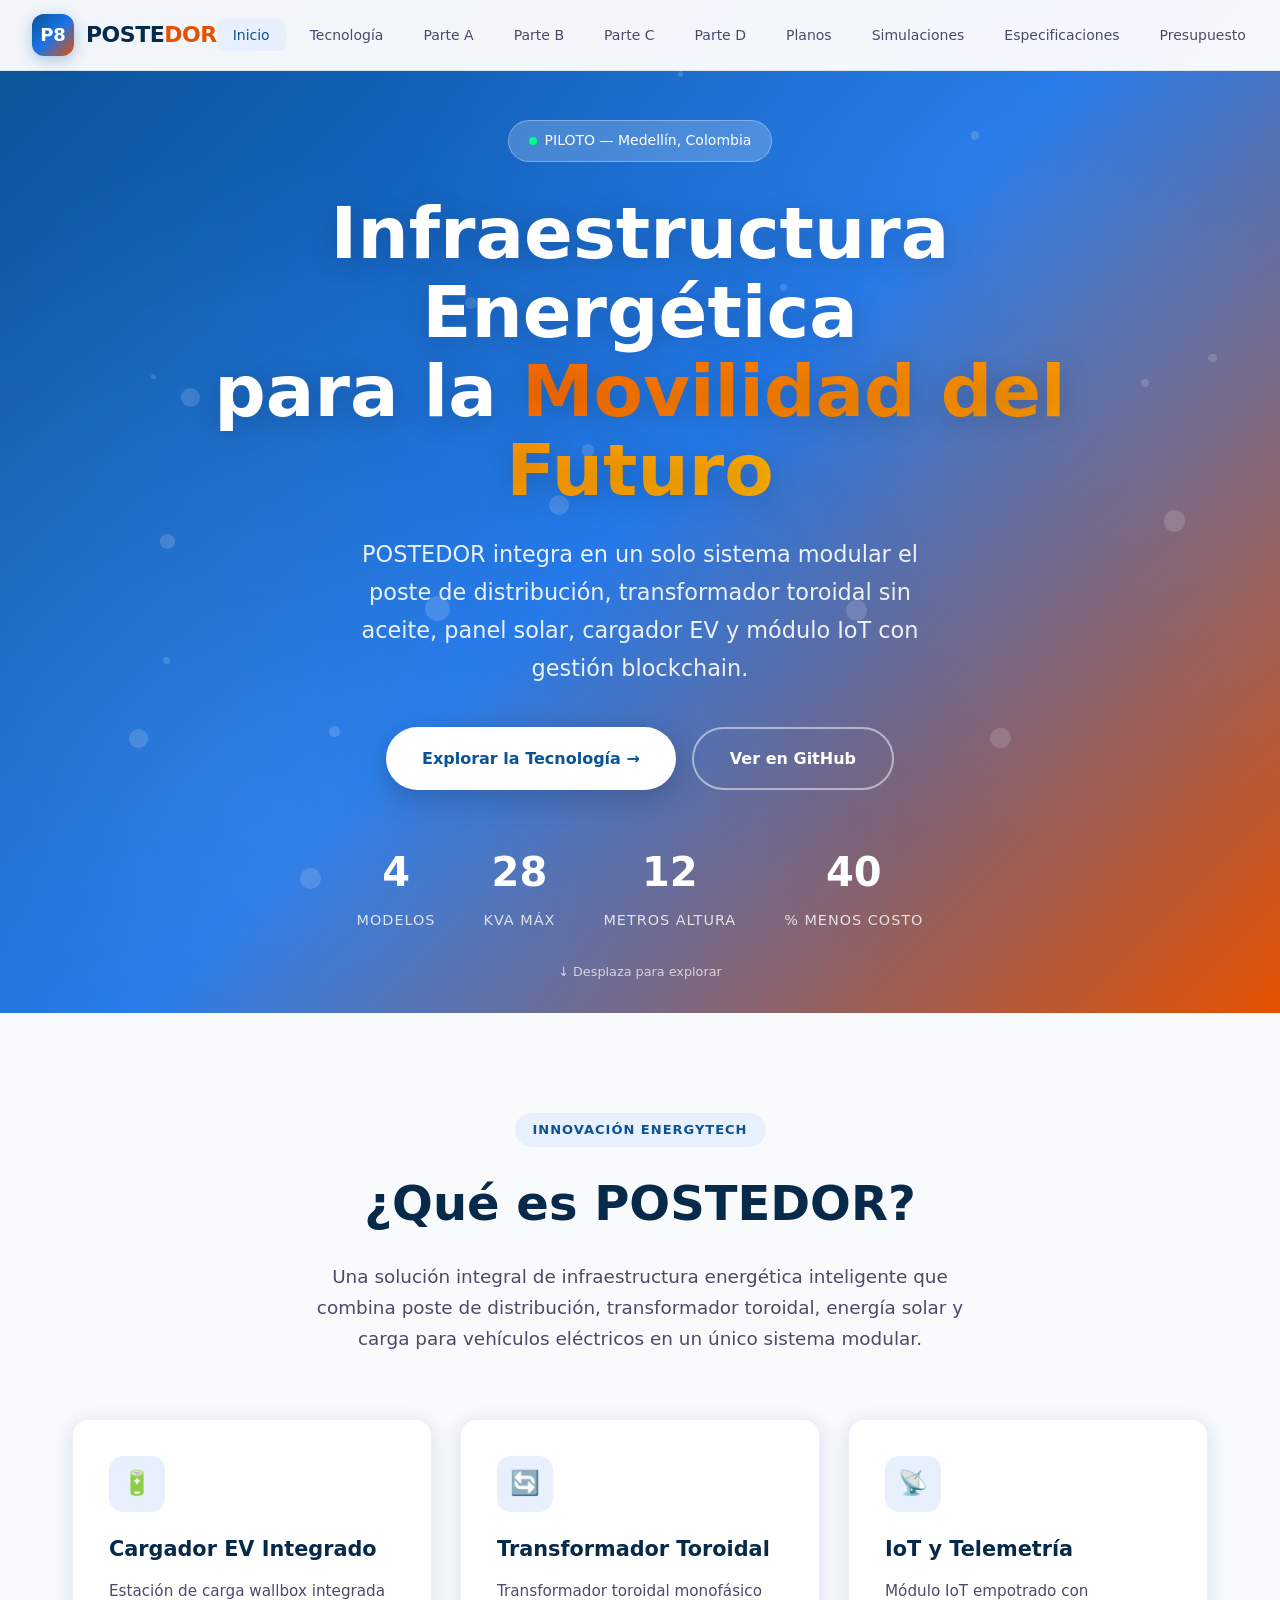
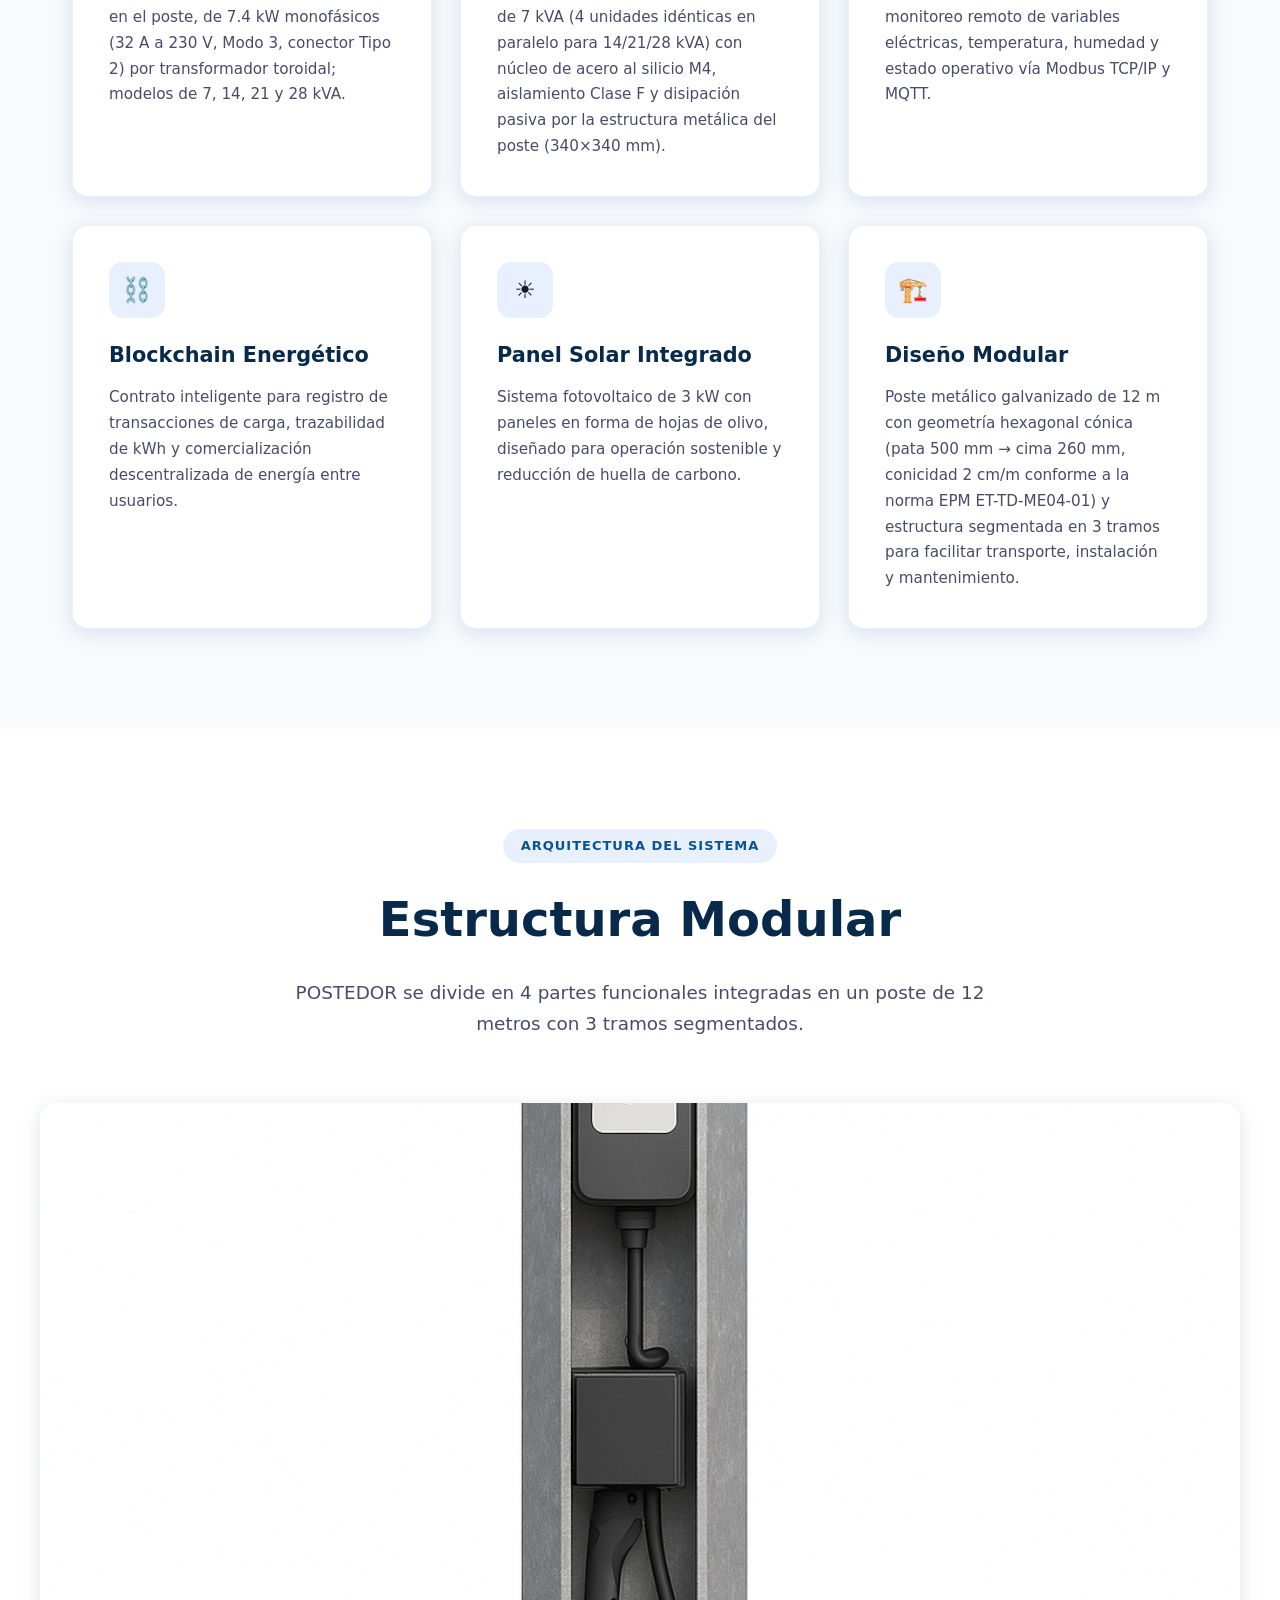
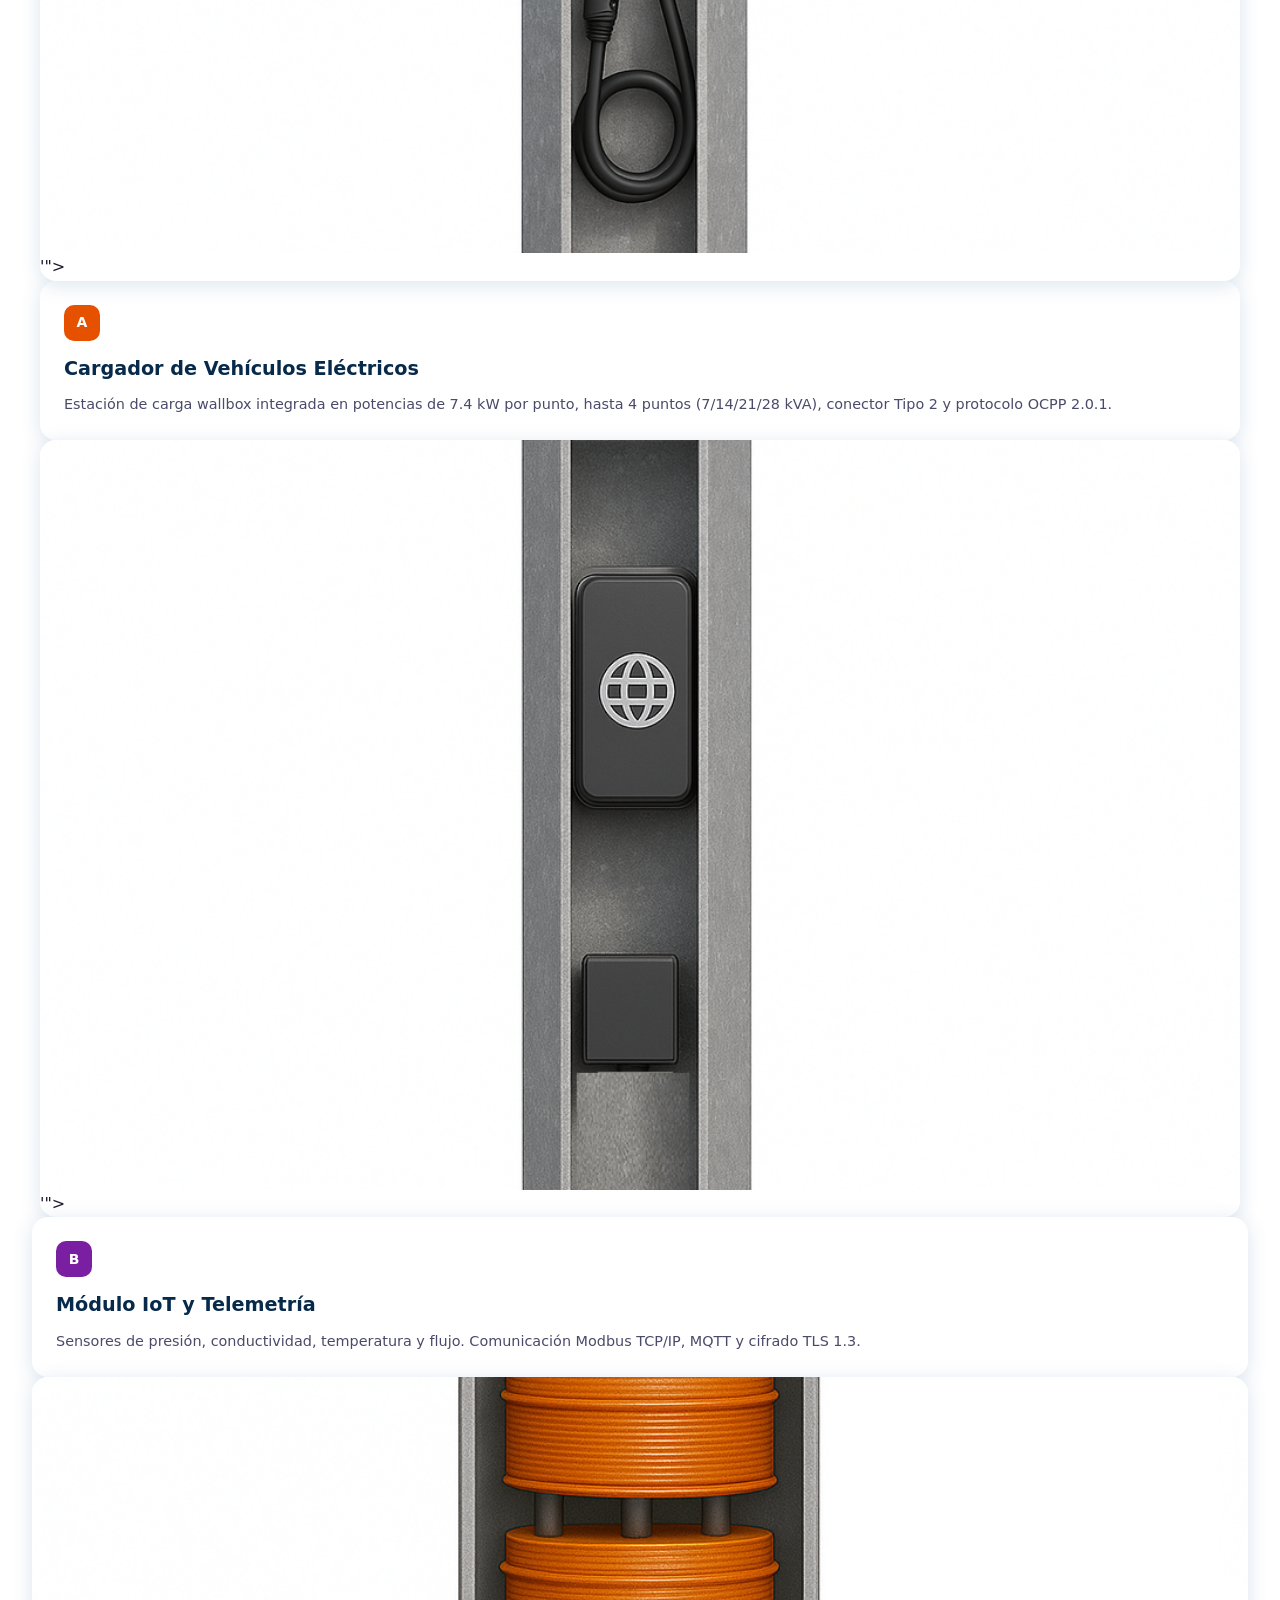
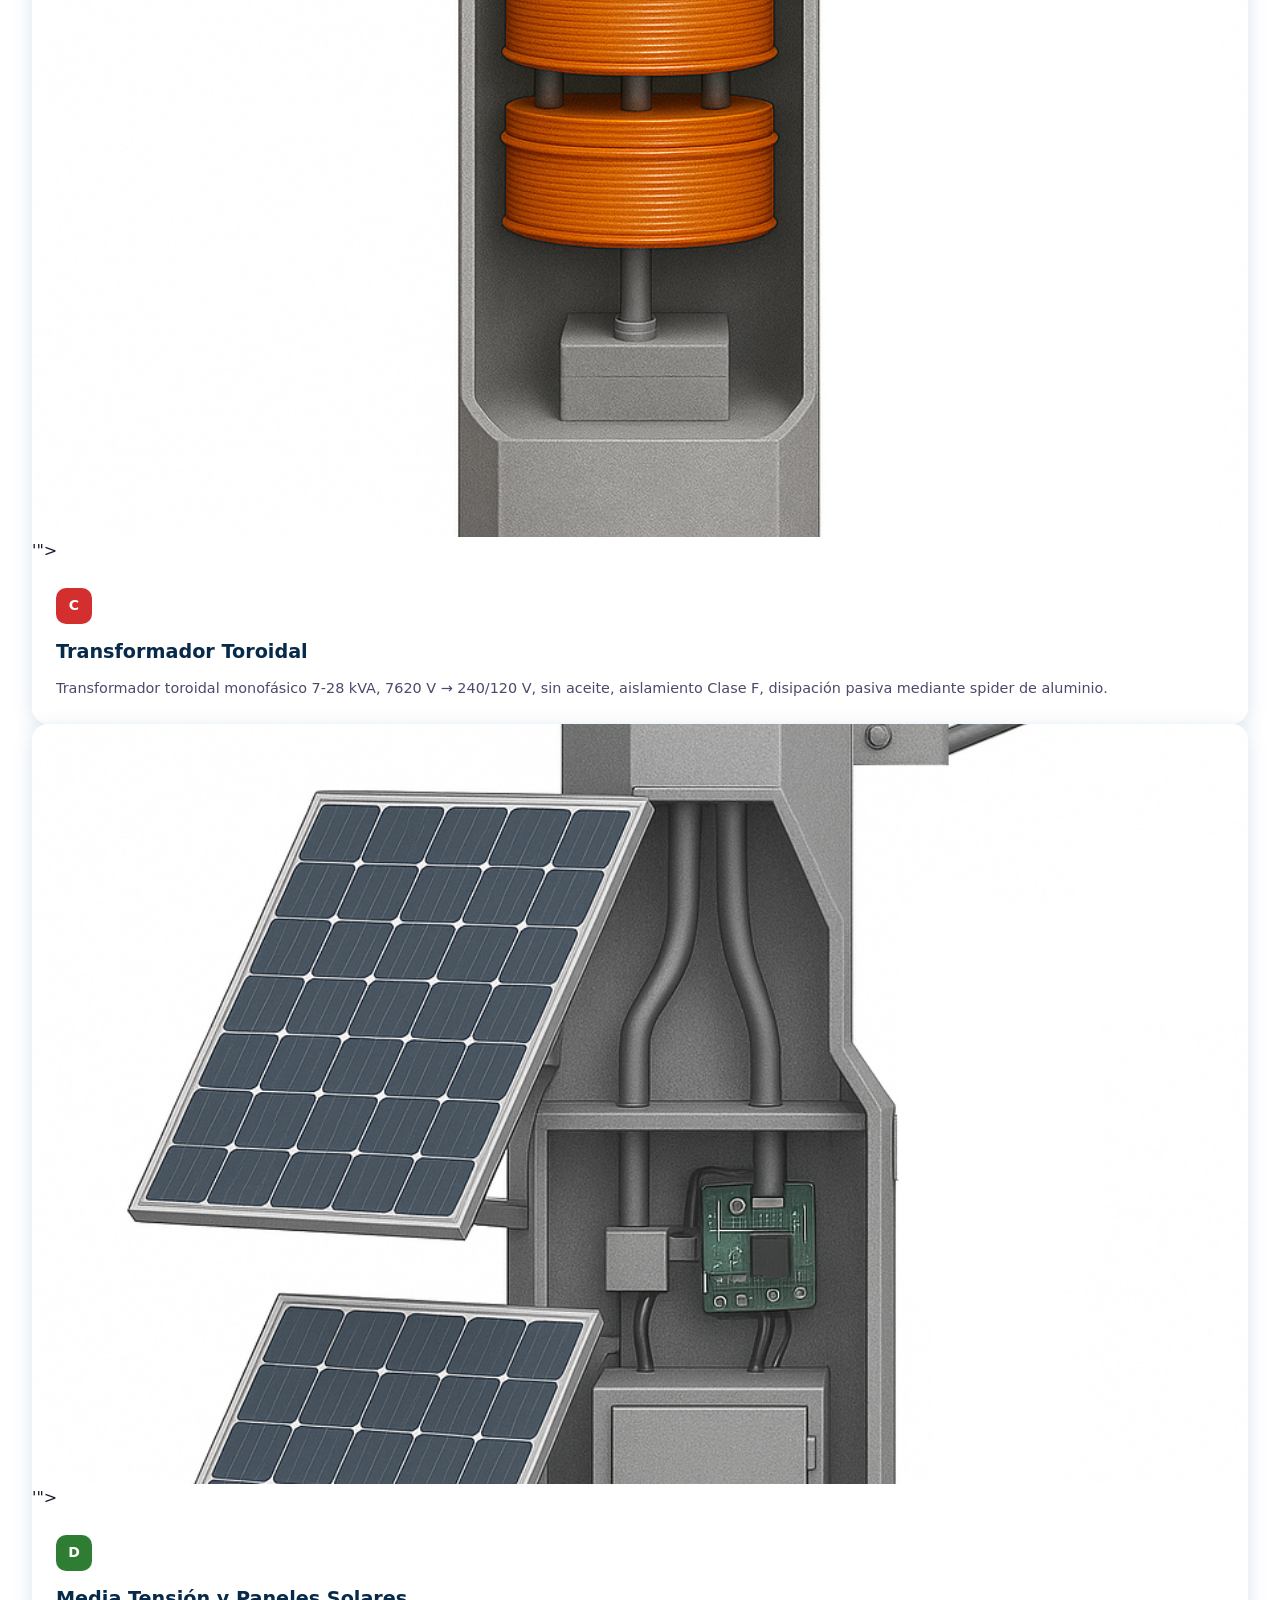
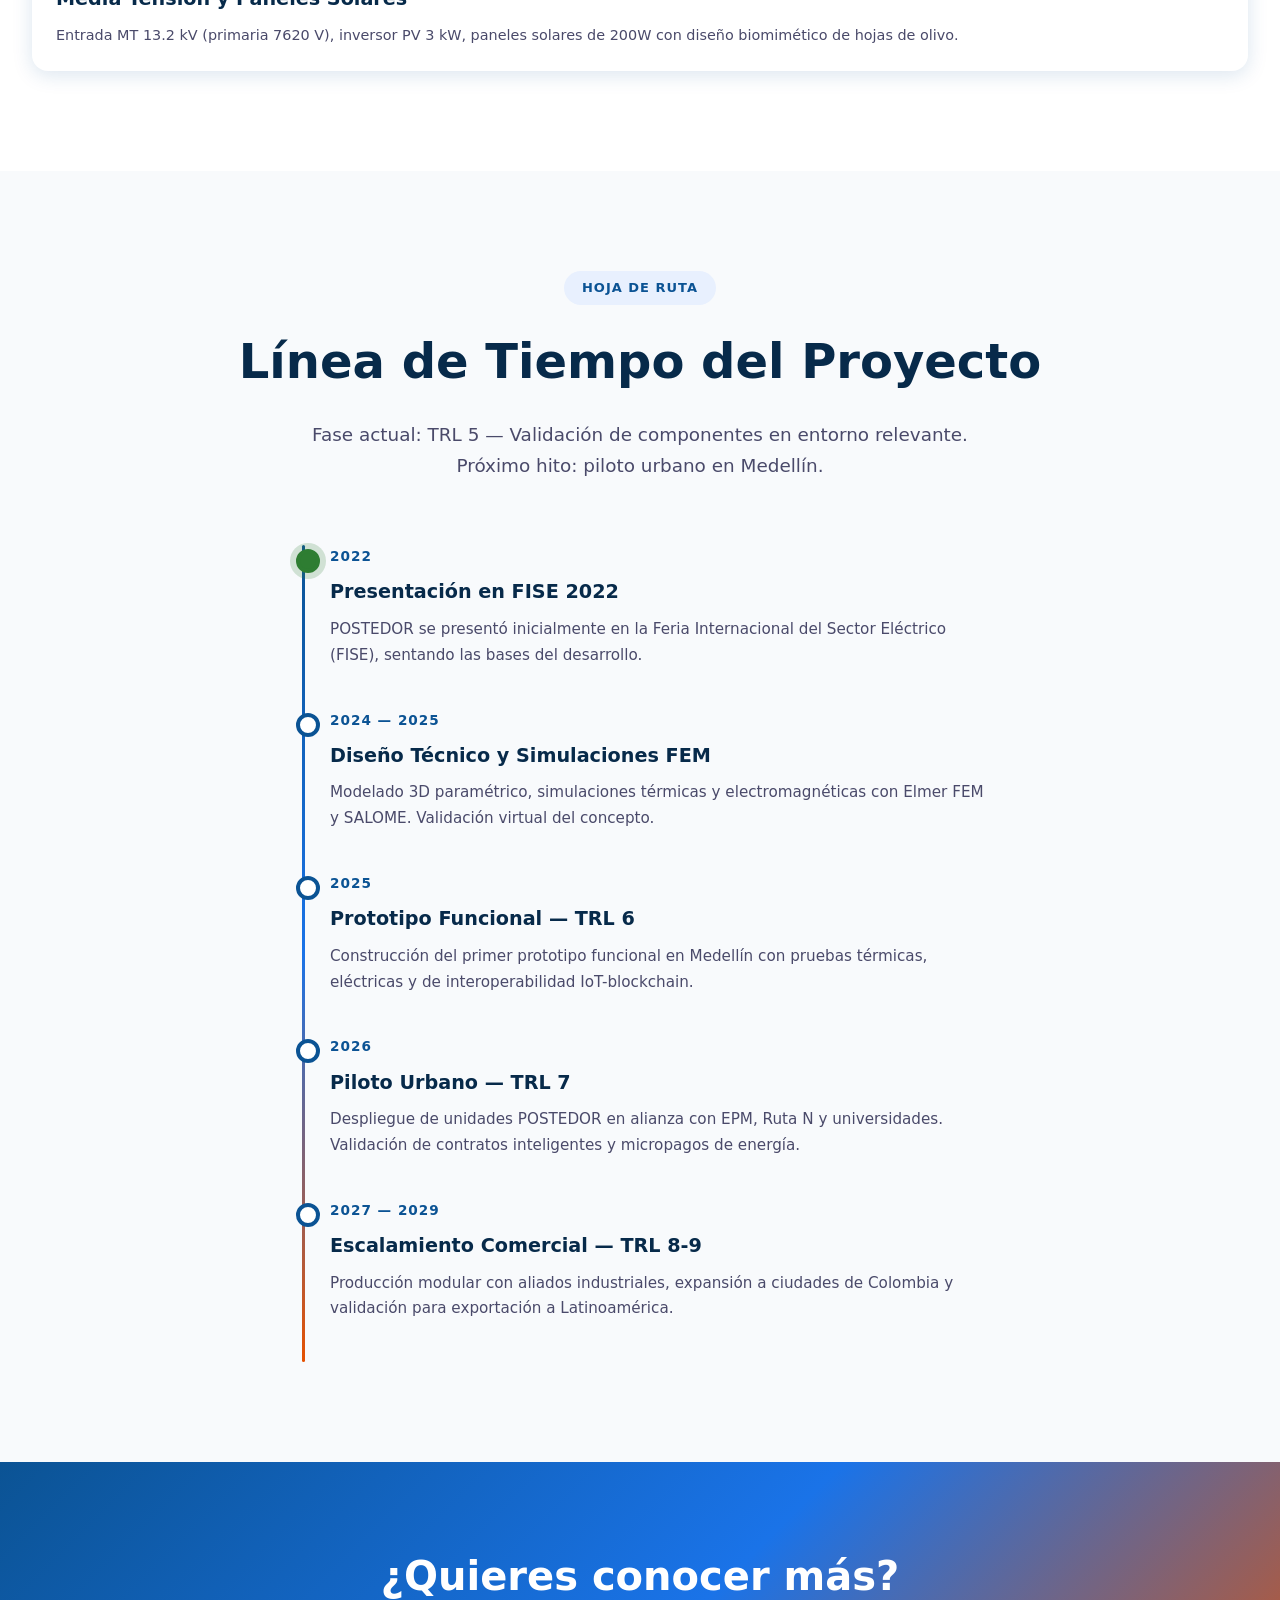
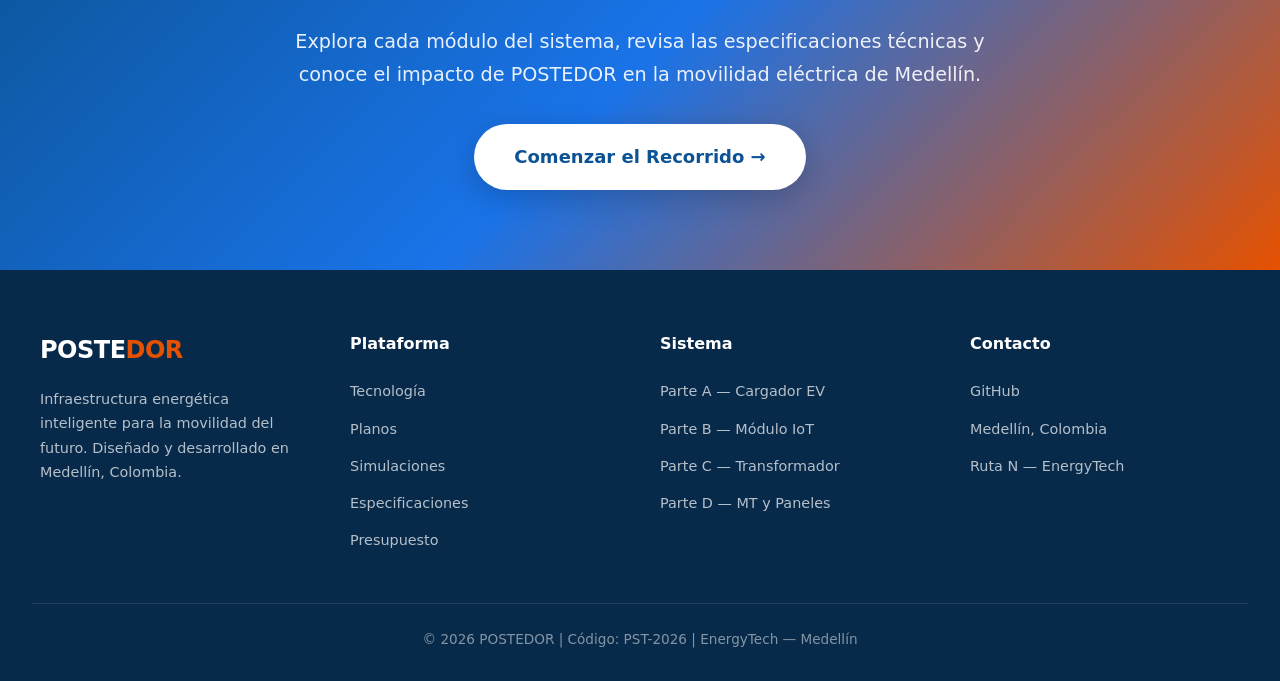
==== website/index.html @ 7dd69877 "Poste cónico: pata 500mm, cima 260mm, conicidad 2 cm/m (ET-TD-ME04-01 EPM / RETIE 17.15); Parte C 4," ====
<!DOCTYPE html>
<html lang="es">
<head>
    <meta charset="UTF-8">
    <meta name="viewport" content="width=device-width, initial-scale=1.0">
    <title>POSTEDOR | Infraestructura Energética Inteligente</title>
    <link rel="stylesheet" href="css/style.css">
    <link rel="icon" href="data:image/svg+xml,<svg xmlns='http://www.w3.org/2000/svg' viewBox='0 0 100 100'><text y='.9em' font-size='90'>⚡</text></svg>">
</head>
<body>
    <nav class="navbar">
        <div class="navbar-inner">
            <a href="index.html" class="logo">
                <div class="logo-icon">P8</div>
                <div class="logo-text">POSTE<span>DOR</span></div>
            </a>
            <ul class="nav-links">
                <li><a href="index.html" class="active">Inicio</a></li>
                <li><a href="pages/tecnologia.html">Tecnología</a></li>
                <li><a href="pages/parte-a.html">Parte A</a></li>
                <li><a href="pages/parte-b.html">Parte B</a></li>
                <li><a href="pages/parte-c.html">Parte C</a></li>
                <li><a href="pages/parte-d.html">Parte D</a></li>
                <li><a href="pages/planos.html">Planos</a></li>
                <li><a href="pages/simulaciones.html">Simulaciones</a></li>
                <li><a href="pages/especificaciones.html">Especificaciones</a></li>
                <li><a href="pages/presupuesto.html">Presupuesto</a></li>
            </ul>
            <button class="mobile-toggle">☰</button>
        </div>
    </nav>

    <main>
        <section class="hero">
            <div class="hero-particles"></div>
            <div class="hero-content">
                <div class="hero-badge">
                    <span class="dot"></span>
                    PILOTO — Medellín, Colombia
                </div>
                <h1>Infraestructura Energética<br>para la <span class="highlight">Movilidad del Futuro</span></h1>
                <p class="hero-subtitle">POSTEDOR integra en un solo sistema modular el poste de distribución, transformador toroidal sin aceite, panel solar, cargador EV y módulo IoT con gestión blockchain.</p>
                <div class="hero-cta">
                    <a href="pages/tecnologia.html" class="btn btn-primary">Explorar la Tecnología →</a>
                    <a href="https://github.com/alejandro8aperez/Postedor" target="_blank" class="btn btn-outline">Ver en GitHub</a>
                </div>
                <div class="hero-stats">
                    <div class="stat-item">
                        <span class="stat-number" data-target="4">0</span>
                        <span class="stat-label">Modelos</span>
                    </div>
                    <div class="stat-item">
                        <span class="stat-number" data-target="28">0</span>
                        <span class="stat-label">kVA Máx</span>
                    </div>
                    <div class="stat-item">
                        <span class="stat-number" data-target="12">0</span>
                        <span class="stat-label">Metros Altura</span>
                    </div>
                    <div class="stat-item">
                        <span class="stat-number" data-target="40">0</span>
                        <span class="stat-label">% Menos Costo</span>
                    </div>
                </div>
            </div>
            <div class="scroll-indicator">
                <span>↓ Desplaza para explorar</span>
            </div>
        </section>

        <section class="section">
            <div class="section-header fade-in">
                <span class="section-tag">Innovación EnergyTech</span>
                <h2>¿Qué es POSTEDOR?</h2>
                <p class="section-desc">Una solución integral de infraestructura energética inteligente que combina poste de distribución, transformador toroidal, energía solar y carga para vehículos eléctricos en un único sistema modular.</p>
            </div>
            <div class="card-grid">
                <div class="card fade-in">
                    <div class="card-icon">🔋</div>
                    <h3>Cargador EV Integrado</h3>
                    <p>Estación de carga wallbox integrada en el poste, de 7.4 kW monofásicos (32 A a 230 V, Modo 3, conector Tipo 2) por transformador toroidal; modelos de 7, 14, 21 y 28 kVA.</p>
                </div>
                <div class="card fade-in">
                    <div class="card-icon">🔄</div>
                    <h3>Transformador Toroidal</h3>
                    <p>Transformador toroidal monofásico de 7 kVA (4 unidades idénticas en paralelo para 14/21/28 kVA) con núcleo de acero al silicio M4, aislamiento Clase F y disipación pasiva por la estructura metálica del poste (340×340 mm).</p>
                </div>
                <div class="card fade-in">
                    <div class="card-icon">📡</div>
                    <h3>IoT y Telemetría</h3>
                    <p>Módulo IoT empotrado con monitoreo remoto de variables eléctricas, temperatura, humedad y estado operativo vía Modbus TCP/IP y MQTT.</p>
                </div>
                <div class="card fade-in">
                    <div class="card-icon">⛓️</div>
                    <h3>Blockchain Energético</h3>
                    <p>Contrato inteligente para registro de transacciones de carga, trazabilidad de kWh y comercialización descentralizada de energía entre usuarios.</p>
                </div>
                <div class="card fade-in">
                    <div class="card-icon">☀️</div>
                    <h3>Panel Solar Integrado</h3>
                    <p>Sistema fotovoltaico de 3 kW con paneles en forma de hojas de olivo, diseñado para operación sostenible y reducción de huella de carbono.</p>
                </div>
                <div class="card fade-in">
                    <div class="card-icon">🏗️</div>
                    <h3>Diseño Modular</h3>
                    <p>Poste metálico galvanizado de 12 m con geometría hexagonal cónica (pata 500 mm → cima 260 mm, conicidad 2 cm/m conforme a la norma EPM ET-TD-ME04-01) y estructura segmentada en 3 tramos para facilitar transporte, instalación y mantenimiento.</p>
                </div>
            </div>
        </section>

        <section class="section" style="background: white; margin: 0; max-width: 100%; padding: 100px 2rem;">
            <div style="max-width: 1200px; margin: 0 auto;">
                <div class="section-header fade-in">
                    <span class="section-tag">Arquitectura del Sistema</span>
                    <h2>Estructura Modular</h2>
                    <p class="section-desc">POSTEDOR se divide en 4 partes funcionales integradas en un poste de 12 metros con 3 tramos segmentados.</p>
                </div>

                <div class="part-grid fade-in">
                    <a href="pages/parte-a.html" class="part-card">
                        <div class="part-card-image">
                            <img src="images/parte-a.png" alt="Parte A - Cargador de Vehículos" onerror="this.parentElement.innerHTML='<div style=\"display:flex;align-items:center;justify-content:center;height:100%;color:#0b5394;font-size:48px;opacity:0.5;\">🔌</div>'">
                        </div>
                        <div class="part-card-body">
                            <span class="part-card-badge" style="background:#E65100;">A</span>
                            <h3>Cargador de Vehículos Eléctricos</h3>
                            <p>Estación de carga wallbox integrada en potencias de 7.4 kW por punto, hasta 4 puntos (7/14/21/28 kVA), conector Tipo 2 y protocolo OCPP 2.0.1.</p>
                        </div>
                    </a>
                    <a href="pages/parte-b.html" class="part-card">
                        <div class="part-card-image">
                            <img src="images/parte-b.png" alt="Parte B - Módulo IoT" onerror="this.parentElement.innerHTML='<div style=\"display:flex;align-items:center;justify-content:center;height:100%;color:#0b5394;font-size:48px;opacity:0.5;\">📡</div>'">
                        </div>
                        <div class="part-card-body">
                            <span class="part-card-badge" style="background:#7b1fa2;">B</span>
                            <h3>Módulo IoT y Telemetría</h3>
                            <p>Sensores de presión, conductividad, temperatura y flujo. Comunicación Modbus TCP/IP, MQTT y cifrado TLS 1.3.</p>
                        </div>
                    </a>
                    <a href="pages/parte-c.html" class="part-card">
                        <div class="part-card-image">
                            <img src="images/parte-c.png" alt="Parte C - Transformador Toroidal" onerror="this.parentElement.innerHTML='<div style=\"display:flex;align-items:center;justify-content:center;height:100%;color:#0b5394;font-size:48px;opacity:0.5;\">🔄</div>'">
                        </div>
                        <div class="part-card-body">
                            <span class="part-card-badge" style="background:#D32F2F;">C</span>
                            <h3>Transformador Toroidal</h3>
                            <p>Transformador toroidal monofásico 7-28 kVA, 7620 V → 240/120 V, sin aceite, aislamiento Clase F, disipación pasiva mediante spider de aluminio.</p>
                        </div>
                    </a>
                    <a href="pages/parte-d.html" class="part-card">
                        <div class="part-card-image">
                            <img src="images/parte-d.png" alt="Parte D - Media Tensión y Paneles Solares" onerror="this.parentElement.innerHTML='<div style=\"display:flex;align-items:center;justify-content:center;height:100%;color:#0b5394;font-size:48px;opacity:0.5;\">☀️</div>'">
                        </div>
                        <div class="part-card-body">
                            <span class="part-card-badge" style="background:#2E7D32;">D</span>
                            <h3>Media Tensión y Paneles Solares</h3>
                            <p>Entrada MT 13.2 kV (primaria 7620 V), inversor PV 3 kW, paneles solares de 200W con diseño biomimético de hojas de olivo.</p>
                        </div>
                    </a>
                </div>
            </div>
        </section>

        <section class="section">
            <div class="section-header fade-in">
                <span class="section-tag">Hoja de Ruta</span>
                <h2>Línea de Tiempo del Proyecto</h2>
                <p class="section-desc">Fase actual: TRL 5 — Validación de componentes en entorno relevante. Próximo hito: piloto urbano en Medellín.</p>
            </div>
            <div class="timeline" style="max-width: 700px; margin: 0 auto;">
                <div class="timeline-item active fade-in">
                    <div class="timeline-date">2022</div>
                    <div class="timeline-title">Presentación en FISE 2022</div>
                    <div class="timeline-desc">POSTEDOR se presentó inicialmente en la Feria Internacional del Sector Eléctrico (FISE), sentando las bases del desarrollo.</div>
                </div>
                <div class="timeline-item fade-in">
                    <div class="timeline-date">2024 — 2025</div>
                    <div class="timeline-title">Diseño Técnico y Simulaciones FEM</div>
                    <div class="timeline-desc">Modelado 3D paramétrico, simulaciones térmicas y electromagnéticas con Elmer FEM y SALOME. Validación virtual del concepto.</div>
                </div>
                <div class="timeline-item fade-in">
                    <div class="timeline-date">2025</div>
                    <div class="timeline-title">Prototipo Funcional — TRL 6</div>
                    <div class="timeline-desc">Construcción del primer prototipo funcional en Medellín con pruebas térmicas, eléctricas y de interoperabilidad IoT-blockchain.</div>
                </div>
                <div class="timeline-item fade-in">
                    <div class="timeline-date">2026</div>
                    <div class="timeline-title">Piloto Urbano — TRL 7</div>
                    <div class="timeline-desc">Despliegue de unidades POSTEDOR en alianza con EPM, Ruta N y universidades. Validación de contratos inteligentes y micropagos de energía.</div>
                </div>
                <div class="timeline-item fade-in">
                    <div class="timeline-date">2027 — 2029</div>
                    <div class="timeline-title">Escalamiento Comercial — TRL 8-9</div>
                    <div class="timeline-desc">Producción modular con aliados industriales, expansión a ciudades de Colombia y validación para exportación a Latinoamérica.</div>
                </div>
            </div>
        </section>

        <section class="cta-section">
            <div style="max-width: 700px; margin: 0 auto;">
                <h2>¿Quieres conocer más?</h2>
                <p>Explora cada módulo del sistema, revisa las especificaciones técnicas y conoce el impacto de POSTEDOR en la movilidad eléctrica de Medellín.</p>
                <a href="pages/tecnologia.html" class="btn btn-primary" style="font-size: 18px; padding: 18px 40px;">Comenzar el Recorrido →</a>
            </div>
        </section>
    </main>

    <footer class="footer">
        <div class="footer-inner">
            <div class="footer-brand">
                <div class="logo-text" style="font-size: 24px;">POSTE<span style="color: #E65100;">DOR</span></div>
                <p>Infraestructura energética inteligente para la movilidad del futuro. Diseñado y desarrollado en Medellín, Colombia.</p>
            </div>
            <div>
                <h4>Plataforma</h4>
                <ul class="footer-links">
                    <li><a href="pages/tecnologia.html">Tecnología</a></li>
                    <li><a href="pages/planos.html">Planos</a></li>
                    <li><a href="pages/simulaciones.html">Simulaciones</a></li>
                    <li><a href="pages/especificaciones.html">Especificaciones</a></li>
                    <li><a href="pages/presupuesto.html">Presupuesto</a></li>
                </ul>
            </div>
            <div>
                <h4>Sistema</h4>
                <ul class="footer-links">
                    <li><a href="pages/parte-a.html">Parte A — Cargador EV</a></li>
                    <li><a href="pages/parte-b.html">Parte B — Módulo IoT</a></li>
                    <li><a href="pages/parte-c.html">Parte C — Transformador</a></li>
                    <li><a href="pages/parte-d.html">Parte D — MT y Paneles</a></li>
                </ul>
            </div>
            <div>
                <h4>Contacto</h4>
                <ul class="footer-links">
                    <li><a href="https://github.com/alejandro8aperez/Postedor" target="_blank">GitHub</a></li>
                    <li><a href="#">Medellín, Colombia</a></li>
                    <li><a href="#">Ruta N — EnergyTech</a></li>
                </ul>
            </div>
        </div>
        <div class="footer-bottom">
            <p>© 2026 POSTEDOR | Código: PST-2026 | EnergyTech — Medellín</p>
        </div>
    </footer>
    <script src="js/main.js"></script>
</body>
</html>
---- website/css/style.css ----
:root {
    --ps-primary: #0b5394;
    --ps-secondary: #E65100;
    --ps-accent: #2E7D32;
    --ps-dark: #072A4A;
    --ps-light: #E8F0FE;
    --ps-gradient: linear-gradient(135deg, #0b5394 0%, #1A73E8 50%, #E65100 100%);
    --ps-energy: #FF6B00;
    --ps-solar: #00C853;
    --text-dark: #1a1a2e;
    --text-light: #4a4a6a;
    --bg-white: #ffffff;
    --bg-light: #f8fafc;
    --shadow: 0 4px 20px rgba(11, 83, 148, 0.15);
    --shadow-hover: 0 8px 40px rgba(11, 83, 148, 0.25);
    --radius: 16px;
    --radius-sm: 8px;
    --transition: all 0.3s cubic-bezier(0.4, 0, 0.2, 1);
}

* {
    margin: 0;
    padding: 0;
    box-sizing: border-box;
}

html {
    scroll-behavior: smooth;
}

body {
    font-family: 'Segoe UI', system-ui, -apple-system, sans-serif;
    background: var(--bg-light);
    color: var(--text-dark);
    line-height: 1.7;
    overflow-x: hidden;
}

.navbar {
    position: fixed;
    top: 0;
    left: 0;
    right: 0;
    z-index: 1000;
    background: rgba(255, 255, 255, 0.95);
    backdrop-filter: blur(20px);
    border-bottom: 1px solid rgba(11, 83, 148, 0.1);
    padding: 0 2rem;
    transition: var(--transition);
}

.navbar-inner {
    max-width: 1400px;
    margin: 0 auto;
    display: flex;
    align-items: center;
    justify-content: space-between;
    height: 70px;
}

.logo {
    display: flex;
    align-items: center;
    gap: 12px;
    text-decoration: none;
}

.logo-icon {
    width: 42px;
    height: 42px;
    background: var(--ps-gradient);
    border-radius: 12px;
    display: flex;
    align-items: center;
    justify-content: center;
    color: white;
    font-weight: 800;
    font-size: 18px;
    box-shadow: 0 4px 15px rgba(11, 83, 148, 0.3);
}

.logo-text {
    font-size: 22px;
    font-weight: 800;
    color: var(--ps-dark);
    letter-spacing: -0.5px;
}

.logo-text span {
    color: var(--ps-secondary);
}

.nav-links {
    display: flex;
    align-items: center;
    gap: 8px;
    list-style: none;
}

.nav-links a {
    text-decoration: none;
    color: var(--text-light);
    font-weight: 500;
    font-size: 14px;
    padding: 8px 16px;
    border-radius: var(--radius-sm);
    transition: var(--transition);
    white-space: nowrap;
}

.nav-links a:hover,
.nav-links a.active {
    color: var(--ps-primary);
    background: var(--ps-light);
}

.mobile-toggle {
    display: none;
    background: none;
    border: none;
    font-size: 24px;
    color: var(--ps-primary);
    cursor: pointer;
}

.hero {
    min-height: 100vh;
    display: flex;
    align-items: center;
    justify-content: center;
    position: relative;
    background: var(--ps-gradient);
    overflow: hidden;
    padding: 120px 2rem 80px;
}

.hero::before {
    content: '';
    position: absolute;
    top: 0;
    left: 0;
    right: 0;
    bottom: 0;
    background:
        radial-gradient(circle at 20% 80%, rgba(255,255,255,0.1) 0%, transparent 50%),
        radial-gradient(circle at 80% 20%, rgba(255,255,255,0.08) 0%, transparent 50%);
}

.hero-particles {
    position: absolute;
    top: 0;
    left: 0;
    right: 0;
    bottom: 0;
    overflow: hidden;
}

.particle {
    position: absolute;
    background: rgba(255,255,255,0.15);
    border-radius: 50%;
    animation: float 6s ease-in-out infinite;
}

@keyframes float {
    0%, 100% { transform: translateY(0) rotate(0deg); opacity: 0.3; }
    50% { transform: translateY(-30px) rotate(180deg); opacity: 0.8; }
}

.hero-content {
    position: relative;
    z-index: 2;
    text-align: center;
    max-width: 900px;
}

.hero-badge {
    display: inline-flex;
    align-items: center;
    gap: 8px;
    background: rgba(255,255,255,0.2);
    backdrop-filter: blur(10px);
    padding: 8px 20px;
    border-radius: 50px;
    color: white;
    font-size: 14px;
    font-weight: 500;
    margin-bottom: 32px;
    border: 1px solid rgba(255,255,255,0.3);
}

.hero-badge .dot {
    width: 8px;
    height: 8px;
    background: #00FF88;
    border-radius: 50%;
    animation: pulse 2s infinite;
}

@keyframes pulse {
    0%, 100% { opacity: 1; transform: scale(1); }
    50% { opacity: 0.5; transform: scale(1.3); }
}

.hero h1 {
    font-size: clamp(2.5rem, 6vw, 4.5rem);
    font-weight: 800;
    color: white;
    line-height: 1.1;
    margin-bottom: 24px;
    text-shadow: 0 4px 30px rgba(0,0,0,0.2);
}

.hero h1 .highlight {
    background: linear-gradient(135deg, #FF6B00, #FFB300);
    -webkit-background-clip: text;
    -webkit-text-fill-color: transparent;
    background-clip: text;
}

.hero-subtitle {
    font-size: clamp(1.1rem, 2.5vw, 1.4rem);
    color: rgba(255,255,255,0.9);
    max-width: 600px;
    margin: 0 auto 40px;
    font-weight: 400;
}

.hero-stats {
    display: flex;
    justify-content: center;
    gap: 48px;
    margin-top: 48px;
    flex-wrap: wrap;
}

.stat-item {
    text-align: center;
    color: white;
}

.stat-number {
    font-size: 2.5rem;
    font-weight: 800;
    display: block;
}

.stat-label {
    font-size: 0.9rem;
    opacity: 0.8;
    text-transform: uppercase;
    letter-spacing: 1px;
}

.hero-cta {
    display: flex;
    gap: 16px;
    justify-content: center;
    flex-wrap: wrap;
    margin-top: 40px;
}

.btn {
    display: inline-flex;
    align-items: center;
    gap: 10px;
    padding: 16px 36px;
    border-radius: 50px;
    font-size: 16px;
    font-weight: 600;
    text-decoration: none;
    transition: var(--transition);
    cursor: pointer;
    border: none;
}

.btn-primary {
    background: white;
    color: var(--ps-primary);
    box-shadow: 0 8px 30px rgba(0,0,0,0.2);
}

.btn-primary:hover {
    transform: translateY(-3px);
    box-shadow: 0 12px 40px rgba(0,0,0,0.3);
}

.btn-outline {
    background: transparent;
    color: white;
    border: 2px solid rgba(255,255,255,0.5);
}

.btn-outline:hover {
    background: rgba(255,255,255,0.1);
    border-color: white;
    transform: translateY(-3px);
}

.section {
    padding: 100px 2rem;
    max-width: 1200px;
    margin: 0 auto;
}

.section-header {
    text-align: center;
    margin-bottom: 64px;
}

.section-tag {
    display: inline-block;
    background: var(--ps-light);
    color: var(--ps-primary);
    padding: 6px 18px;
    border-radius: 50px;
    font-size: 13px;
    font-weight: 600;
    text-transform: uppercase;
    letter-spacing: 1px;
    margin-bottom: 16px;
}

.section h2 {
    font-size: clamp(2rem, 4vw, 3rem);
    font-weight: 800;
    color: var(--ps-dark);
    margin-bottom: 16px;
}

.section-desc {
    font-size: 1.15rem;
    color: var(--text-light);
    max-width: 700px;
    margin: 0 auto;
}

.card-grid {
    display: grid;
    grid-template-columns: repeat(auto-fit, minmax(320px, 1fr));
    gap: 28px;
}

.card {
    background: white;
    border-radius: var(--radius);
    padding: 36px;
    box-shadow: var(--shadow);
    transition: var(--transition);
    border: 1px solid rgba(11, 83, 148, 0.08);
    position: relative;
    overflow: hidden;
}

.card::before {
    content: '';
    position: absolute;
    top: 0;
    left: 0;
    right: 0;
    height: 4px;
    background: var(--ps-gradient);
    transform: scaleX(0);
    transition: var(--transition);
}

.card:hover {
    transform: translateY(-8px);
    box-shadow: var(--shadow-hover);
}

.card:hover::before {
    transform: scaleX(1);
}

.card-icon {
    width: 56px;
    height: 56px;
    background: var(--ps-light);
    border-radius: 14px;
    display: flex;
    align-items: center;
    justify-content: center;
    font-size: 24px;
    margin-bottom: 20px;
}

.card h3 {
    font-size: 1.3rem;
    font-weight: 700;
    color: var(--ps-dark);
    margin-bottom: 12px;
}

.card p {
    color: var(--text-light);
    font-size: 0.95rem;
    line-height: 1.7;
}

.page-header {
    padding: 140px 2rem 60px;
    text-align: center;
    color: white;
    position: relative;
    overflow: hidden;
}

.page-header h1 {
    font-size: clamp(2rem, 4vw, 3rem);
    font-weight: 800;
    margin-bottom: 16px;
}

.page-header p {
    max-width: 600px;
    margin: 0 auto;
    font-size: 1.1rem;
    opacity: 0.9;
}

.page-header.tecnologia { background: linear-gradient(135deg, #0b5394, #1A73E8, #42A5F5); }
.page-header.parte-a { background: linear-gradient(135deg, #E65100, #FF6B00, #FFB300); }
.page-header.parte-b { background: linear-gradient(135deg, #4A148C, #7b1fa2, #9c27b0); }
.page-header.parte-c { background: linear-gradient(135deg, #B71C1C, #D32F2F, #E53935); }
.page-header.parte-d { background: linear-gradient(135deg, #1B5E20, #2E7D32, #43A047); }
.page-header.especificaciones { background: linear-gradient(135deg, #0d47a1, #1565c0, #1e88e5); }
.page-header.presupuesto { background: linear-gradient(135deg, #072A4A, #0b5394, #1A73E8); }
.page-header.planos { background: linear-gradient(135deg, #00695C, #00897B, #26A69A); }
.page-header.simulaciones { background: linear-gradient(135deg, #E65100, #FF6F00, #FFA000); }

.image-placeholder {
    width: 100%;
    aspect-ratio: 16/9;
    background: linear-gradient(135deg, #e8f0fe 0%, #d4e4ff 100%);
    border-radius: var(--radius);
    display: flex;
    flex-direction: column;
    align-items: center;
    justify-content: center;
    gap: 12px;
    color: var(--ps-primary);
    font-size: 1rem;
    font-weight: 500;
    border: 2px dashed rgba(11, 83, 148, 0.2);
    transition: var(--transition);
    margin: 24px 0;
    overflow: hidden;
}

.image-placeholder img {
    width: 100%;
    height: 100%;
    object-fit: cover;
    border-radius: var(--radius);
}

.image-placeholder:hover {
    border-color: var(--ps-primary);
    background: linear-gradient(135deg, #d4e4ff 0%, #c2d9ff 100%);
}

.image-placeholder .icon {
    font-size: 48px;
    opacity: 0.5;
}

.feature-row {
    display: grid;
    grid-template-columns: 1fr 1fr;
    gap: 64px;
    align-items: center;
    margin-bottom: 80px;
}

.feature-row.reverse {
    direction: rtl;
}

.feature-row.reverse > * {
    direction: ltr;
}

.feature-content h3 {
    font-size: 2rem;
    font-weight: 800;
    color: var(--ps-dark);
    margin-bottom: 20px;
}

.feature-content p {
    color: var(--text-light);
    font-size: 1.05rem;
    margin-bottom: 20px;
}

.feature-list {
    list-style: none;
    margin-top: 24px;
}

.feature-list li {
    display: flex;
    align-items: flex-start;
    gap: 12px;
    margin-bottom: 14px;
    color: var(--text-dark);
    font-size: 0.95rem;
}

.feature-list li::before {
    content: '\2713';
    width: 24px;
    height: 24px;
    background: var(--ps-accent);
    color: white;
    border-radius: 50%;
    display: flex;
    align-items: center;
    justify-content: center;
    font-size: 12px;
    font-weight: 700;
    flex-shrink: 0;
    margin-top: 2px;
}

.specs-grid {
    display: grid;
    grid-template-columns: repeat(auto-fit, minmax(250px, 1fr));
    gap: 20px;
    margin: 32px 0;
}

.spec-card {
    background: white;
    padding: 24px;
    border-radius: var(--radius-sm);
    box-shadow: var(--shadow);
    border-left: 4px solid var(--ps-primary);
}

.spec-card .spec-label {
    font-size: 0.8rem;
    color: var(--text-light);
    text-transform: uppercase;
    letter-spacing: 0.5px;
    font-weight: 600;
}

.spec-card .spec-value {
    font-size: 1.5rem;
    font-weight: 800;
    color: var(--ps-dark);
    display: block;
    margin-top: 4px;
}

.spec-card .spec-unit {
    font-size: 0.85rem;
    color: var(--text-light);
}

.budget-table {
    width: 100%;
    border-collapse: separate;
    border-spacing: 0;
    background: white;
    border-radius: var(--radius);
    overflow: hidden;
    box-shadow: var(--shadow);
    margin: 32px 0;
}

.budget-table thead {
    background: var(--ps-gradient);
    color: white;
}

.budget-table th {
    padding: 16px 20px;
    text-align: left;
    font-weight: 600;
    font-size: 0.9rem;
    text-transform: uppercase;
    letter-spacing: 0.5px;
}

.budget-table td {
    padding: 14px 20px;
    border-bottom: 1px solid #f0f0f0;
    font-size: 0.95rem;
}

.budget-table tbody tr:hover {
    background: var(--ps-light);
}

.budget-table .category-row {
    background: #f8fafc;
    font-weight: 700;
    color: var(--ps-dark);
}

.budget-table .total-row {
    background: var(--ps-dark);
    color: white;
    font-weight: 700;
    font-size: 1.1rem;
}

.budget-table .number {
    text-align: right;
    font-family: 'SF Mono', monospace;
    font-weight: 500;
}

.budget-summary {
    display: grid;
    grid-template-columns: repeat(auto-fit, minmax(200px, 1fr));
    gap: 20px;
    margin: 40px 0;
}

.summary-card {
    background: white;
    padding: 28px;
    border-radius: var(--radius);
    box-shadow: var(--shadow);
    text-align: center;
    border-top: 4px solid var(--ps-primary);
}

.summary-card .value {
    font-size: 2rem;
    font-weight: 800;
    color: var(--ps-dark);
    display: block;
}

.summary-card .label {
    font-size: 0.85rem;
    color: var(--text-light);
    text-transform: uppercase;
    letter-spacing: 1px;
    margin-top: 8px;
}

.progress-bar-container {
    margin: 12px 0;
}

.progress-bar-label {
    display: flex;
    justify-content: space-between;
    font-size: 0.85rem;
    color: var(--text-light);
    margin-bottom: 4px;
}

.progress-bar-bg {
    height: 8px;
    background: #e2e8f0;
    border-radius: 4px;
    overflow: hidden;
}

.progress-bar-fill {
    height: 100%;
    background: var(--ps-gradient);
    border-radius: 4px;
    transition: width 1s ease;
}

.timeline {
    position: relative;
    padding-left: 40px;
}

.timeline::before {
    content: '';
    position: absolute;
    left: 12px;
    top: 0;
    bottom: 0;
    width: 3px;
    background: var(--ps-gradient);
    border-radius: 3px;
}

.timeline-item {
    position: relative;
    padding-bottom: 40px;
}

.timeline-item::before {
    content: '';
    position: absolute;
    left: -34px;
    top: 4px;
    width: 16px;
    height: 16px;
    background: white;
    border: 4px solid var(--ps-primary);
    border-radius: 50%;
}

.timeline-item.active::before {
    background: var(--ps-accent);
    border-color: var(--ps-accent);
    box-shadow: 0 0 0 6px rgba(46, 125, 50, 0.2);
}

.timeline-date {
    font-size: 0.85rem;
    color: var(--ps-primary);
    font-weight: 600;
    text-transform: uppercase;
    letter-spacing: 1px;
    margin-bottom: 8px;
}

.timeline-title {
    font-size: 1.2rem;
    font-weight: 700;
    color: var(--ps-dark);
    margin-bottom: 8px;
}

.timeline-desc {
    color: var(--text-light);
    font-size: 0.95rem;
}

.footer {
    background: var(--ps-dark);
    color: white;
    padding: 60px 2rem 30px;
}

.footer-inner {
    max-width: 1200px;
    margin: 0 auto;
    display: grid;
    grid-template-columns: repeat(auto-fit, minmax(250px, 1fr));
    gap: 40px;
    margin-bottom: 40px;
}

.footer-brand .logo-text {
    color: white;
    margin-bottom: 16px;
}

.footer-brand p {
    color: rgba(255,255,255,0.7);
    font-size: 0.9rem;
    line-height: 1.7;
}

.footer h4 {
    font-size: 1rem;
    font-weight: 600;
    margin-bottom: 20px;
    color: white;
}

.footer-links {
    list-style: none;
}

.footer-links li {
    margin-bottom: 10px;
}

.footer-links a {
    color: rgba(255,255,255,0.7);
    text-decoration: none;
    font-size: 0.9rem;
    transition: var(--transition);
}

.footer-links a:hover {
    color: var(--ps-accent);
}

.footer-bottom {
    border-top: 1px solid rgba(255,255,255,0.1);
    padding-top: 24px;
    text-align: center;
    color: rgba(255,255,255,0.5);
    font-size: 0.85rem;
}

@media (max-width: 768px) {
    .nav-links {
        display: none;
        position: absolute;
        top: 70px;
        left: 0;
        right: 0;
        background: white;
        flex-direction: column;
        padding: 20px;
        box-shadow: var(--shadow);
        gap: 4px;
    }

    .nav-links.active {
        display: flex;
    }

    .mobile-toggle {
        display: block;
    }

    .hero-stats {
        gap: 24px;
    }

    .feature-row {
        grid-template-columns: 1fr;
        gap: 32px;
    }

    .feature-row.reverse {
        direction: ltr;
    }

    .section {
        padding: 60px 1.5rem;
    }

    .card-grid {
        grid-template-columns: 1fr;
    }

    .budget-summary {
        grid-template-columns: 1fr 1fr;
    }
}

.fade-in {
    opacity: 0;
    transform: translateY(30px);
    transition: opacity 0.6s ease, transform 0.6s ease;
}

.fade-in.visible {
    opacity: 1;
    transform: translateY(0);
}

.slide-in-left {
    opacity: 0;
    transform: translateX(-50px);
    transition: opacity 0.6s ease, transform 0.6s ease;
}

.slide-in-left.visible {
    opacity: 1;
    transform: translateX(0);
}

.slide-in-right {
    opacity: 0;
    transform: translateX(50px);
    transition: opacity 0.6s ease, transform 0.6s ease;
}

.slide-in-right.visible {
    opacity: 1;
    transform: translateX(0);
}

.scroll-indicator {
    position: absolute;
    bottom: 30px;
    left: 50%;
    transform: translateX(-50%);
    display: flex;
    flex-direction: column;
    align-items: center;
    gap: 8px;
    color: rgba(255,255,255,0.7);
    font-size: 0.8rem;
    animation: bounce 2s infinite;
}

@keyframes bounce {
    0%, 20%, 50%, 80%, 100% { transform: translateX(-50%) translateY(0); }
    40% { transform: translateX(-50%) translateY(-10px); }
    60% { transform: translateX(-50%) translateY(-5px); }
}

.content-section {
    max-width: 1200px;
    margin: 0 auto;
    padding: 80px 2rem;
}

.content-section p {
    color: var(--text-light);
    font-size: 1.05rem;
    line-height: 1.8;
    margin-bottom: 20px;
}

.content-section h2 {
    font-size: 2rem;
    font-weight: 800;
    color: var(--ps-dark);
    margin-bottom: 24px;
    margin-top: 48px;
}

.content-section h3 {
    font-size: 1.4rem;
    font-weight: 700;
    color: var(--ps-dark);
    margin-bottom: 16px;
    margin-top: 32px;
}

.logo-img {
    height: 36px;
    width: auto;
}

.cta-section {
    background: var(--ps-gradient);
    padding: 80px 2rem;
    text-align: center;
}

.cta-section h2 {
    color: white;
    font-size: 2.5rem;
    font-weight: 800;
    margin-bottom: 16px;
}

.cta-section p {
    color: rgba(255,255,255,0.9);
    font-size: 1.2rem;
    margin-bottom: 32px;
    max-width: 700px;
    margin-left: auto;
    margin-right: auto;
}

.part-grid {
    display: grid;
    grid-template-columns: repeat(auto-fit, minmax(260px, 1fr));
    gap: 24px;
}

.part-card {
    background: white;
    border-radius: var(--radius);
    overflow: hidden;
    box-shadow: var(--shadow);
    transition: var(--transition);
    text-decoration: none;
    color: inherit;
    display: block;
}

.part-card:hover {
    transform: translateY(-6px);
    box-shadow: var(--shadow-hover);
}

.part-card-image {
    width: 100%;
    aspect-ratio: 16/10;
    overflow: hidden;
    background: var(--ps-light);
}

.part-card-image img {
    width: 100%;
    height: 100%;
    object-fit: cover;
}

.part-card-body {
    padding: 24px;
}

.part-card-body h3 {
    font-size: 1.2rem;
    font-weight: 700;
    color: var(--ps-dark);
    margin-bottom: 8px;
}

.part-card-body p {
    color: var(--text-light);
    font-size: 0.9rem;
    line-height: 1.6;
    margin-bottom: 0;
}

.part-card-badge {
    display: inline-block;
    width: 36px;
    height: 36px;
    background: var(--ps-primary);
    color: white;
    border-radius: 10px;
    display: inline-flex;
    align-items: center;
    justify-content: center;
    font-weight: 800;
    font-size: 14px;
    margin-bottom: 12px;
}

.content-img {
    width: 100%;
    border-radius: var(--radius);
    margin: 24px 0;
    box-shadow: var(--shadow);
}
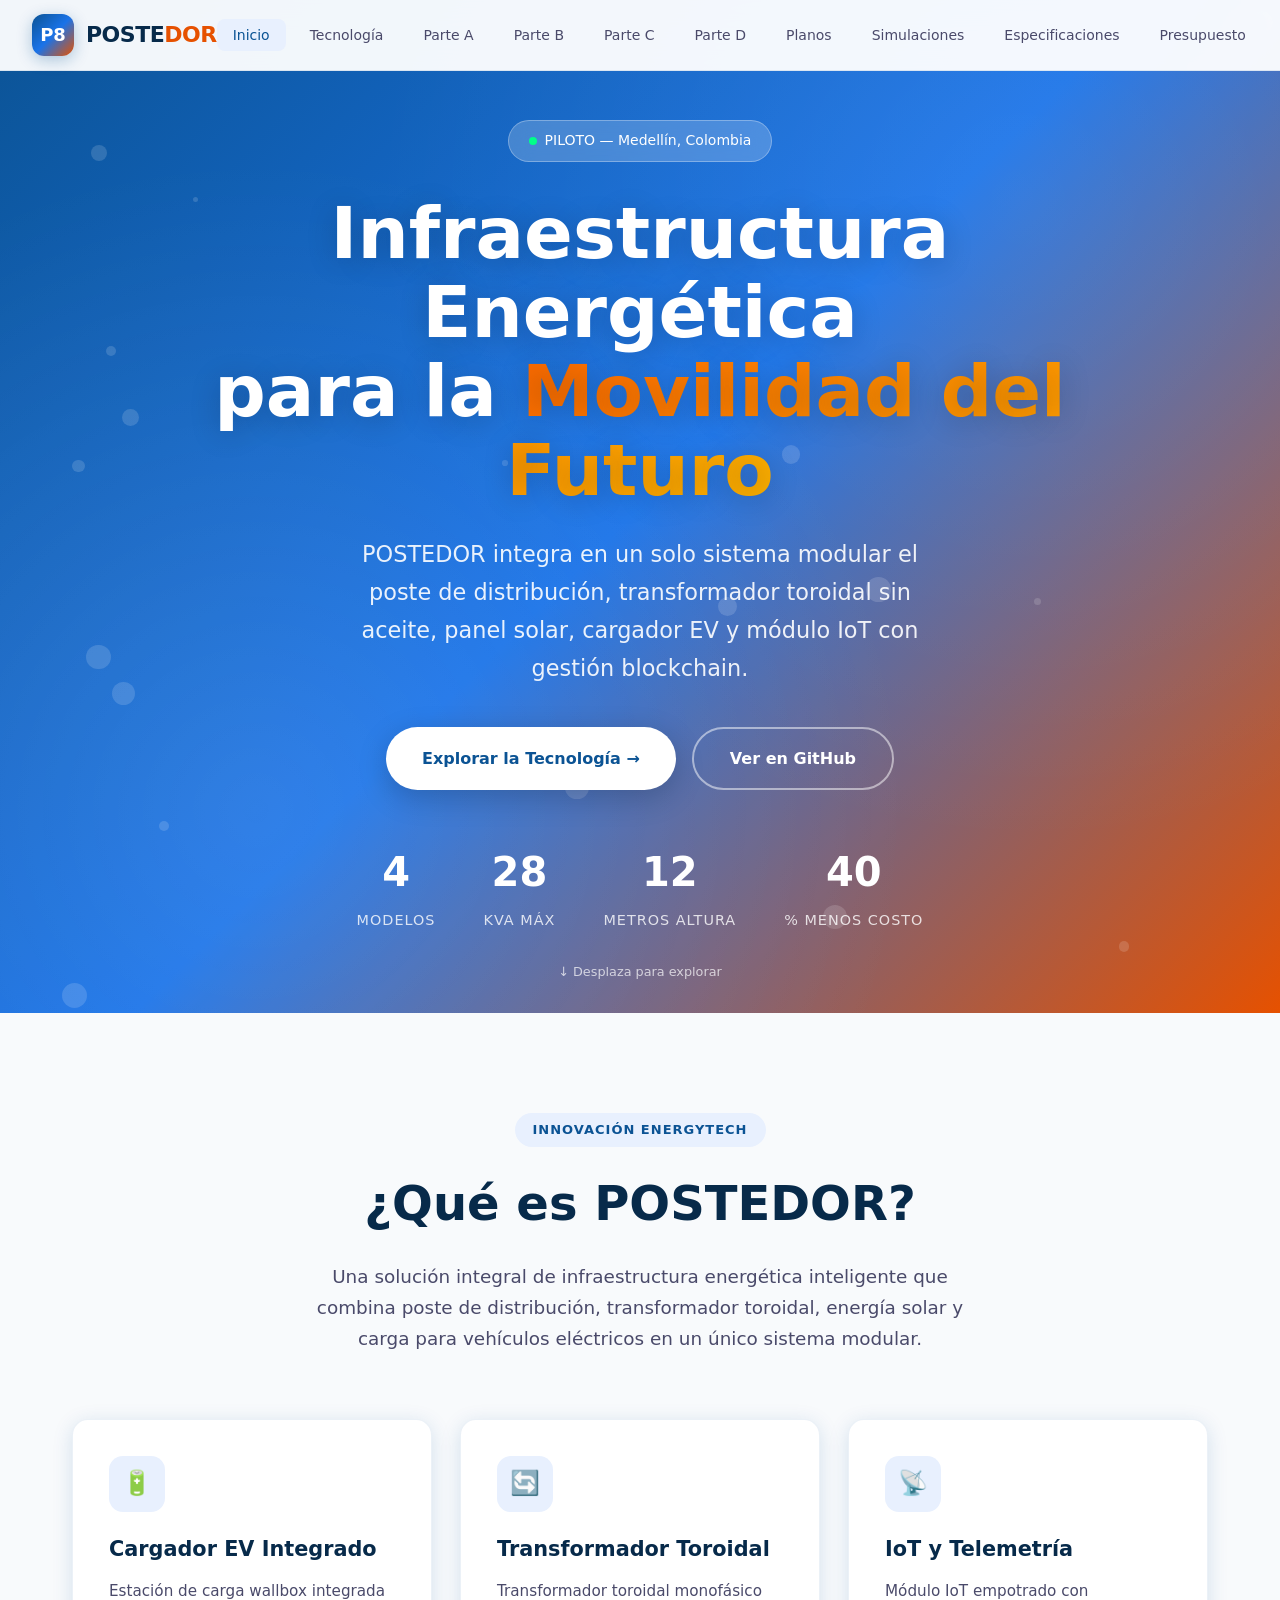
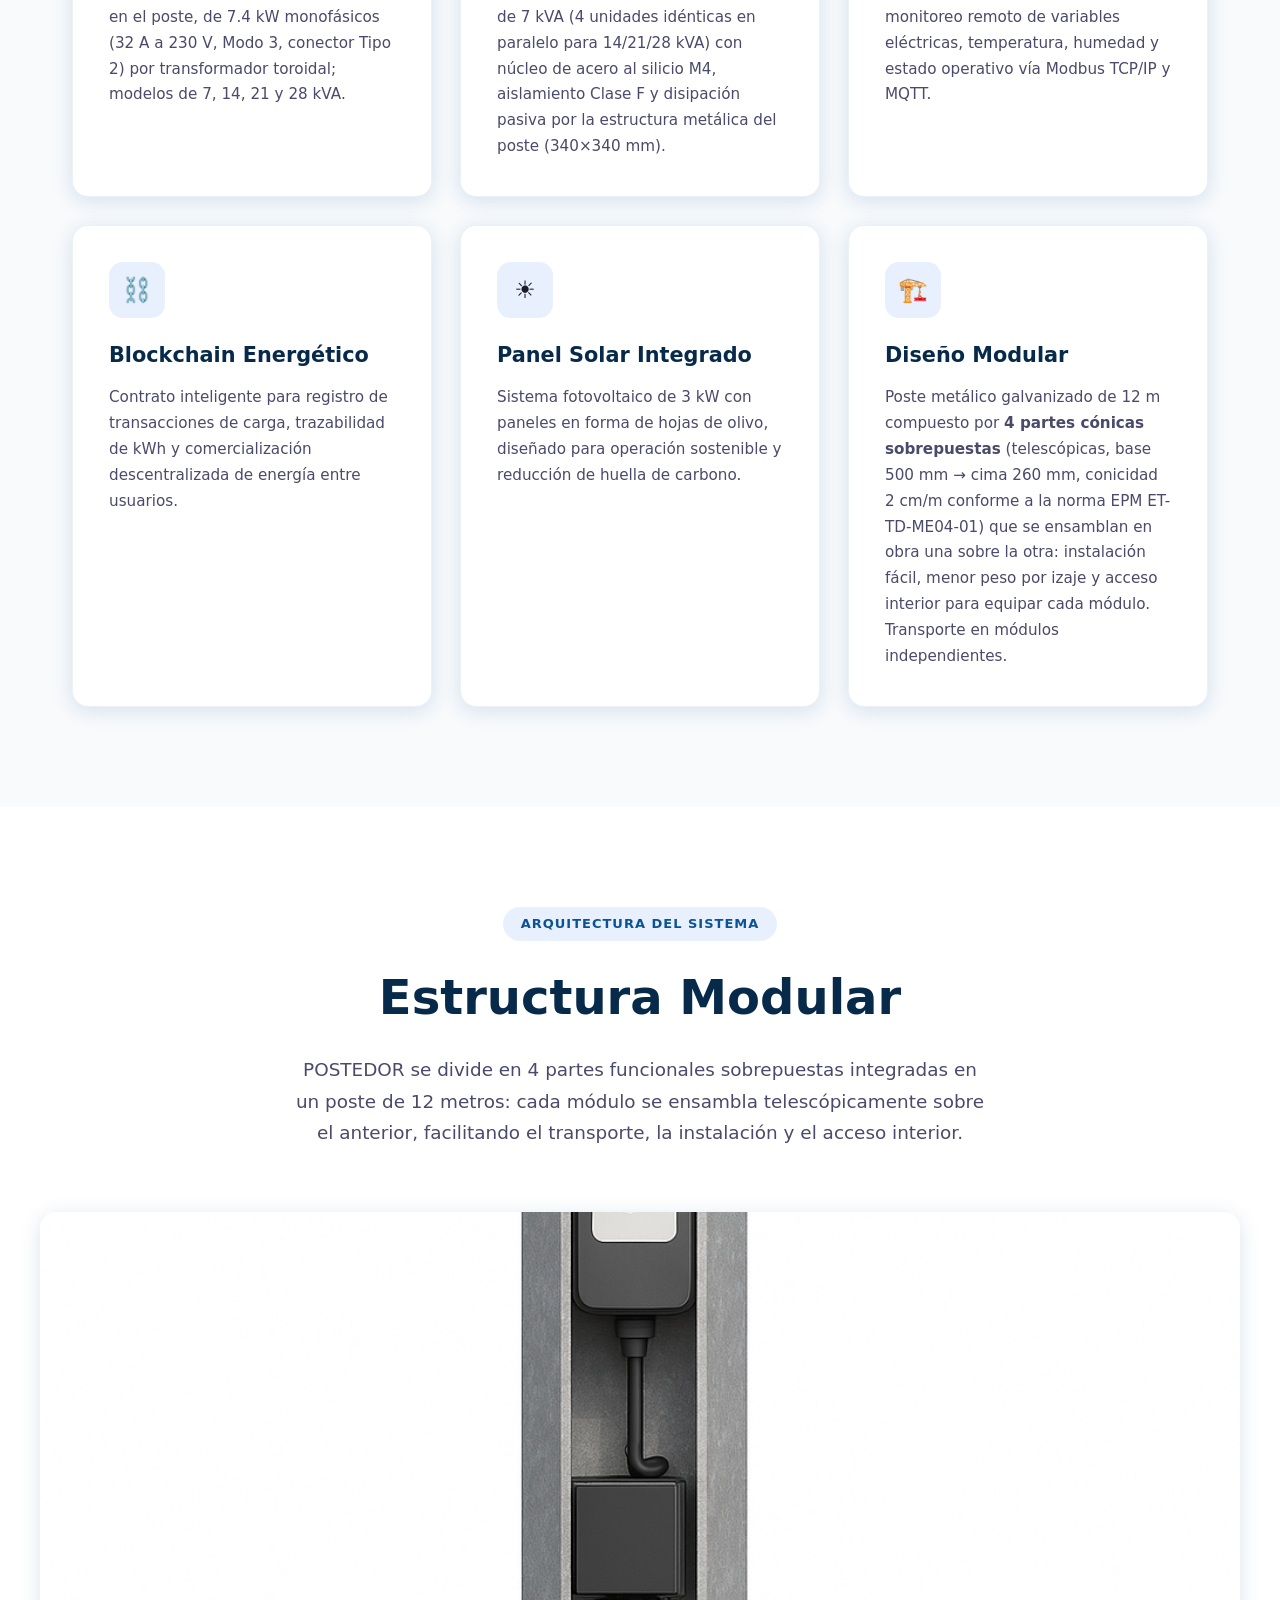
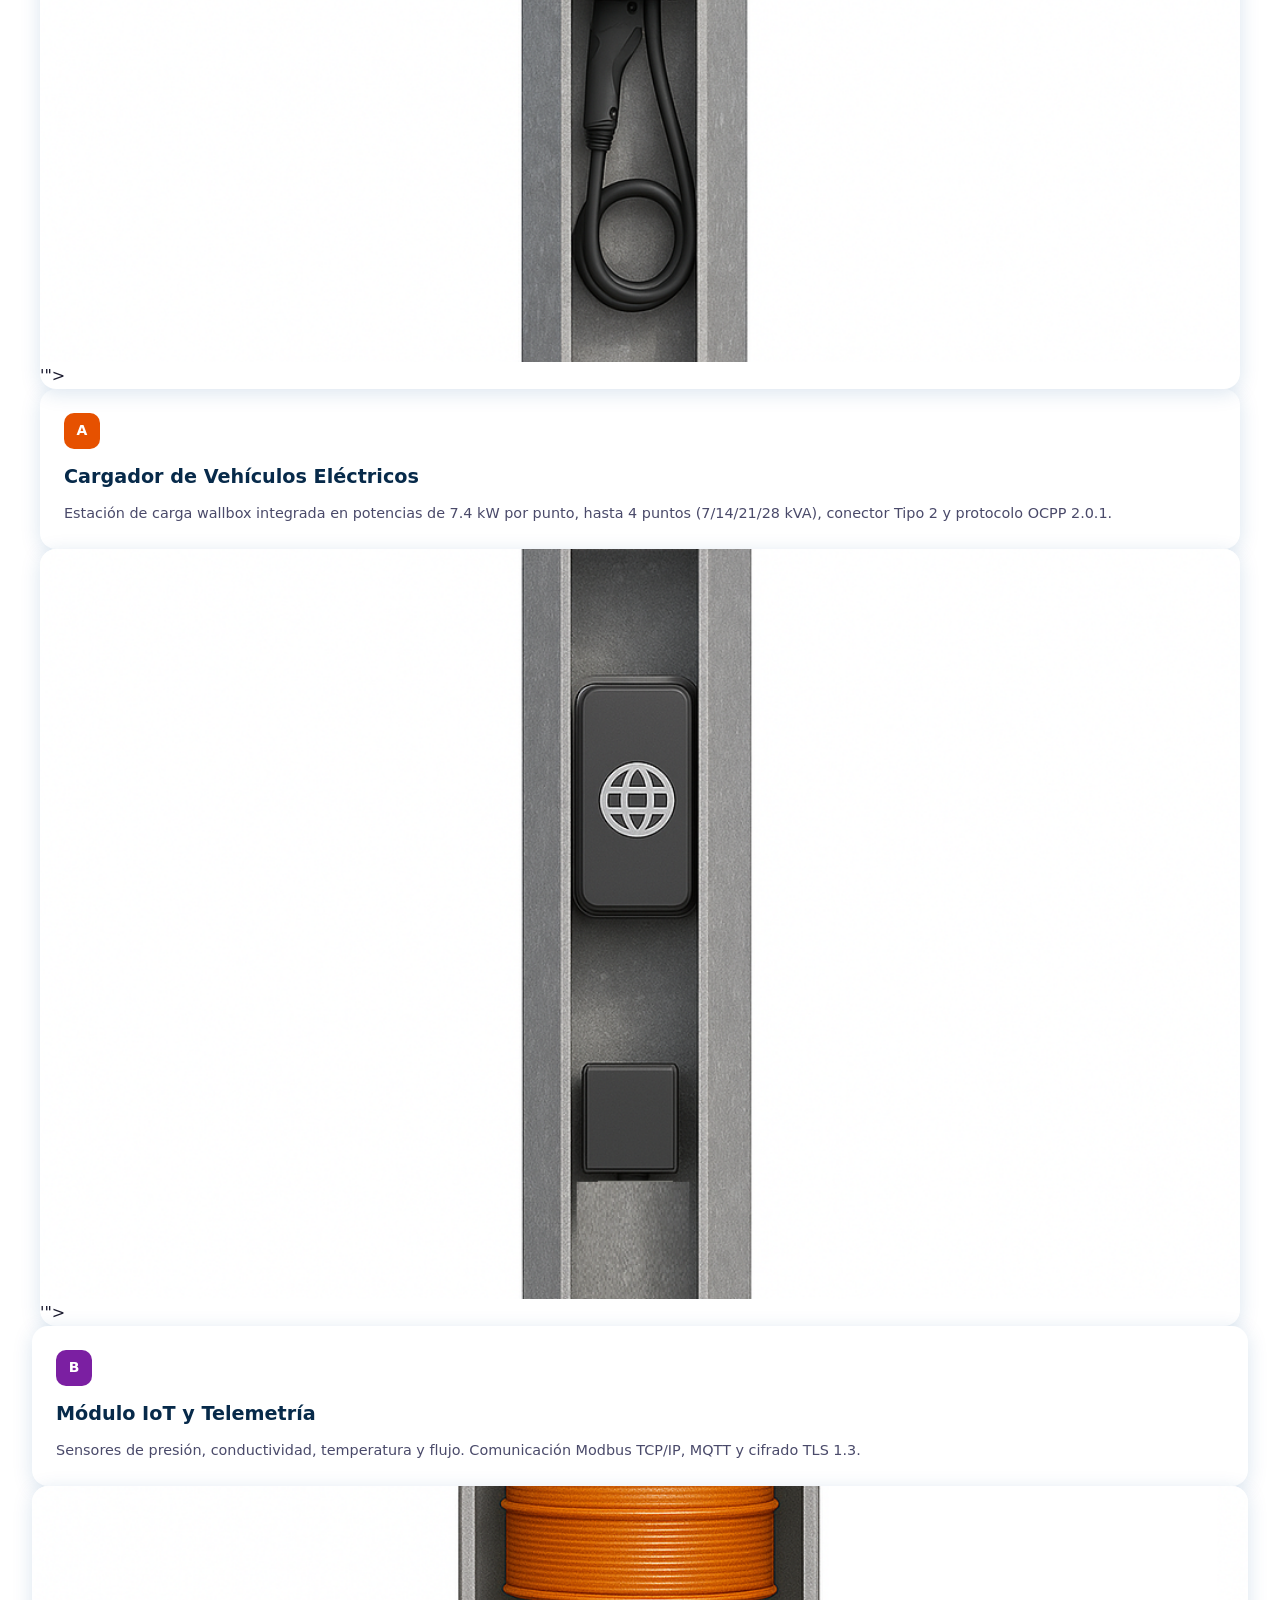
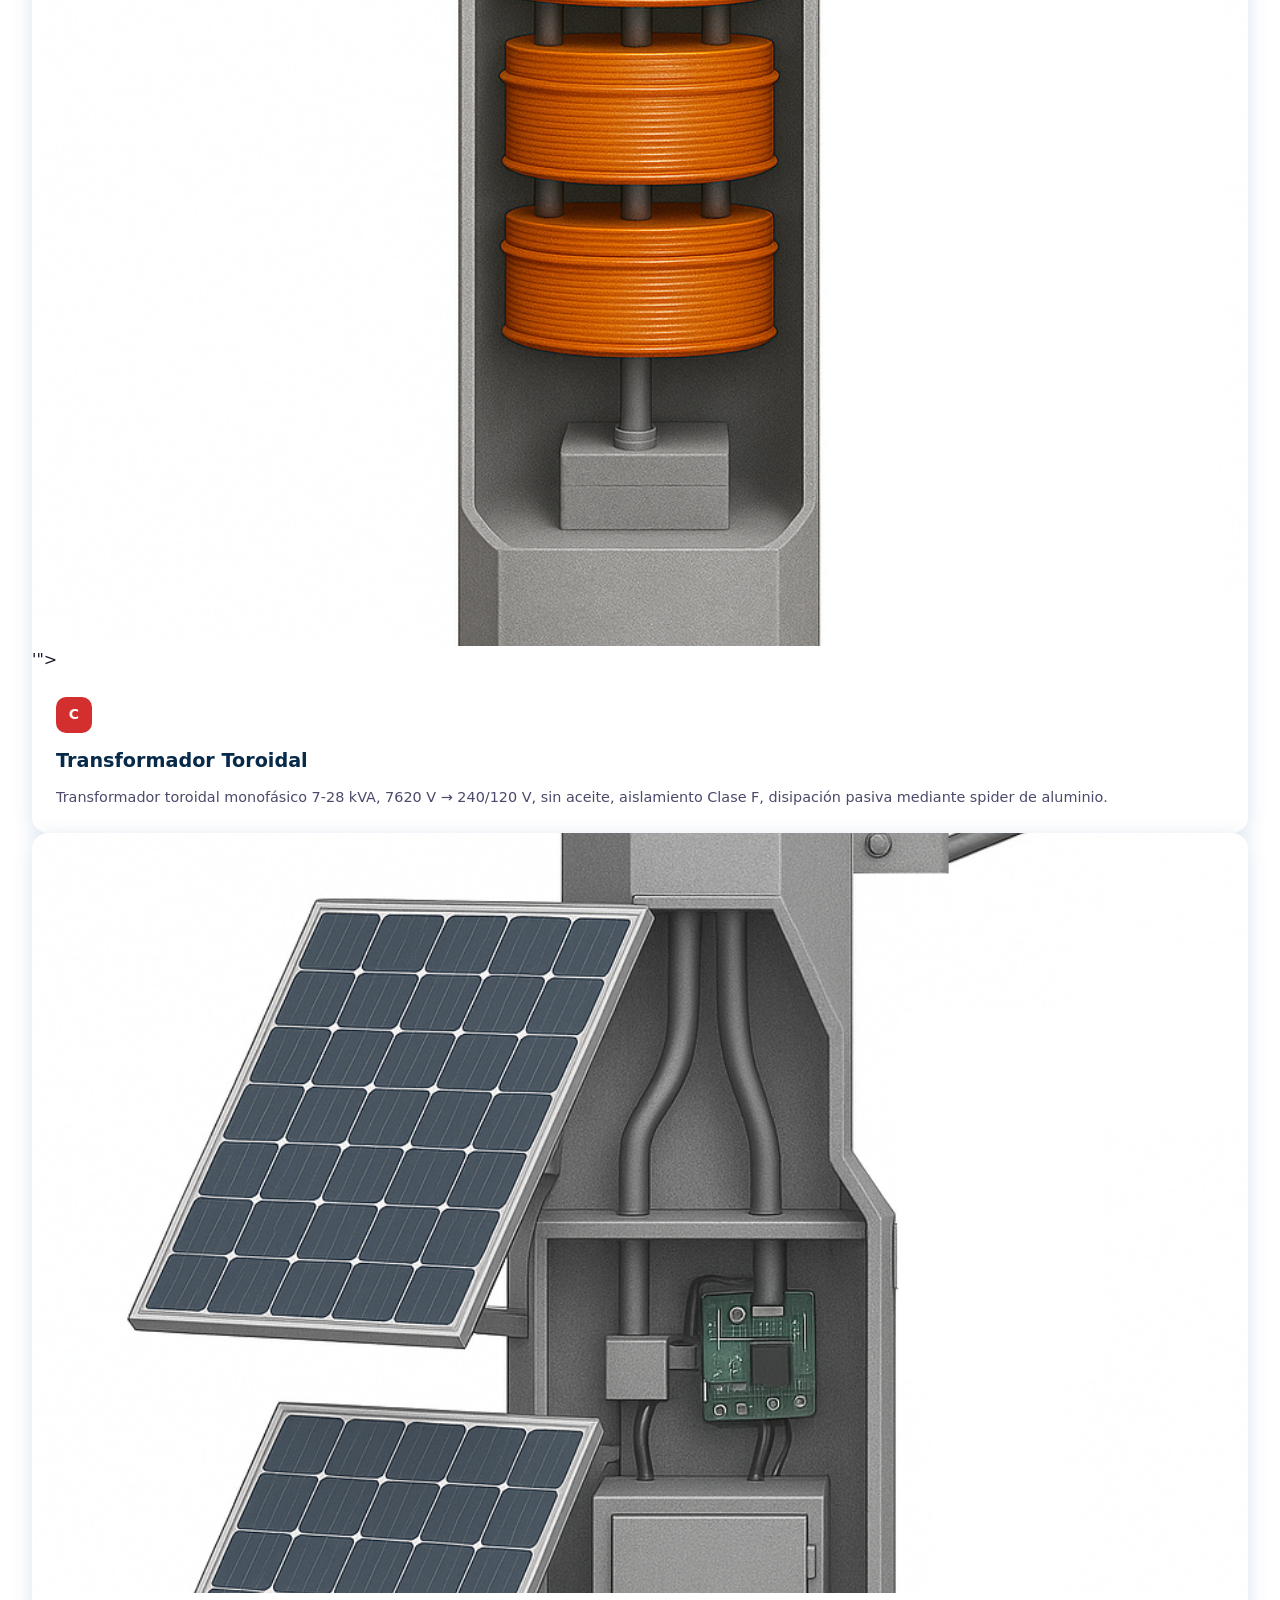
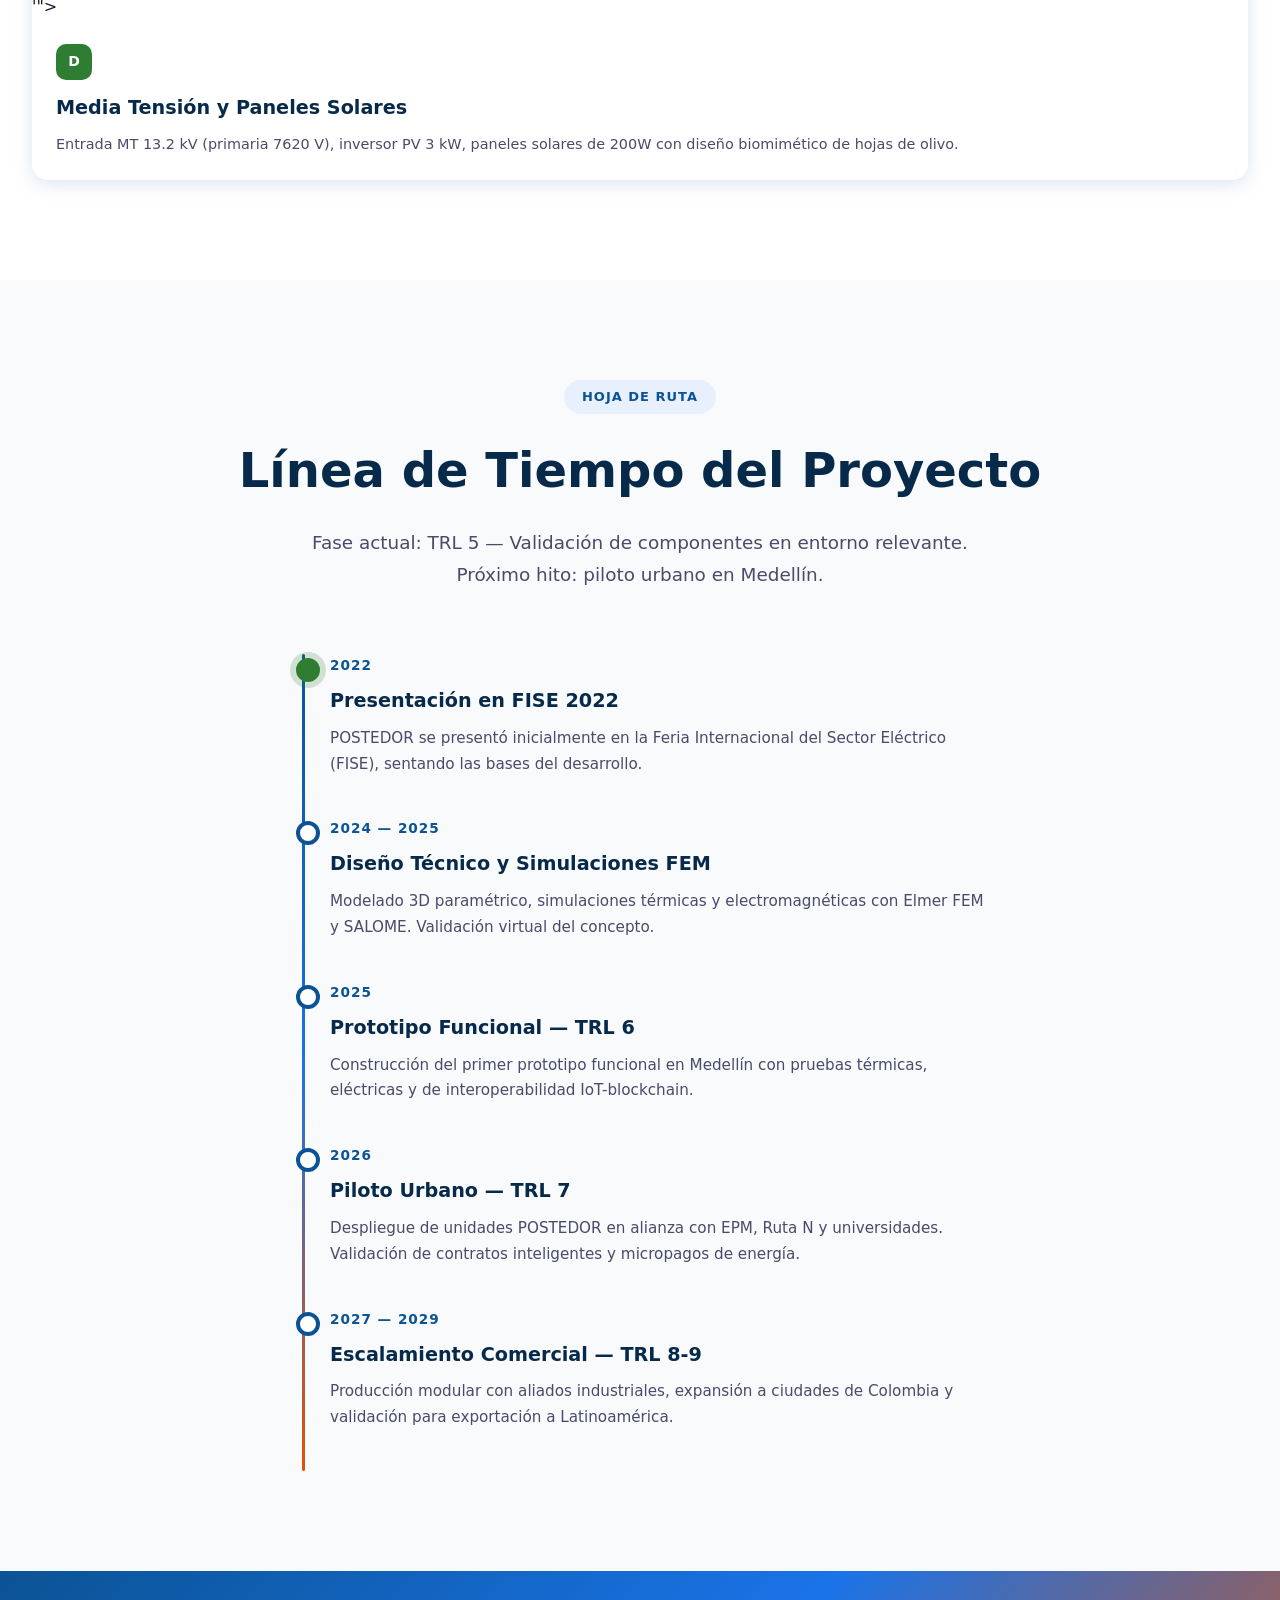
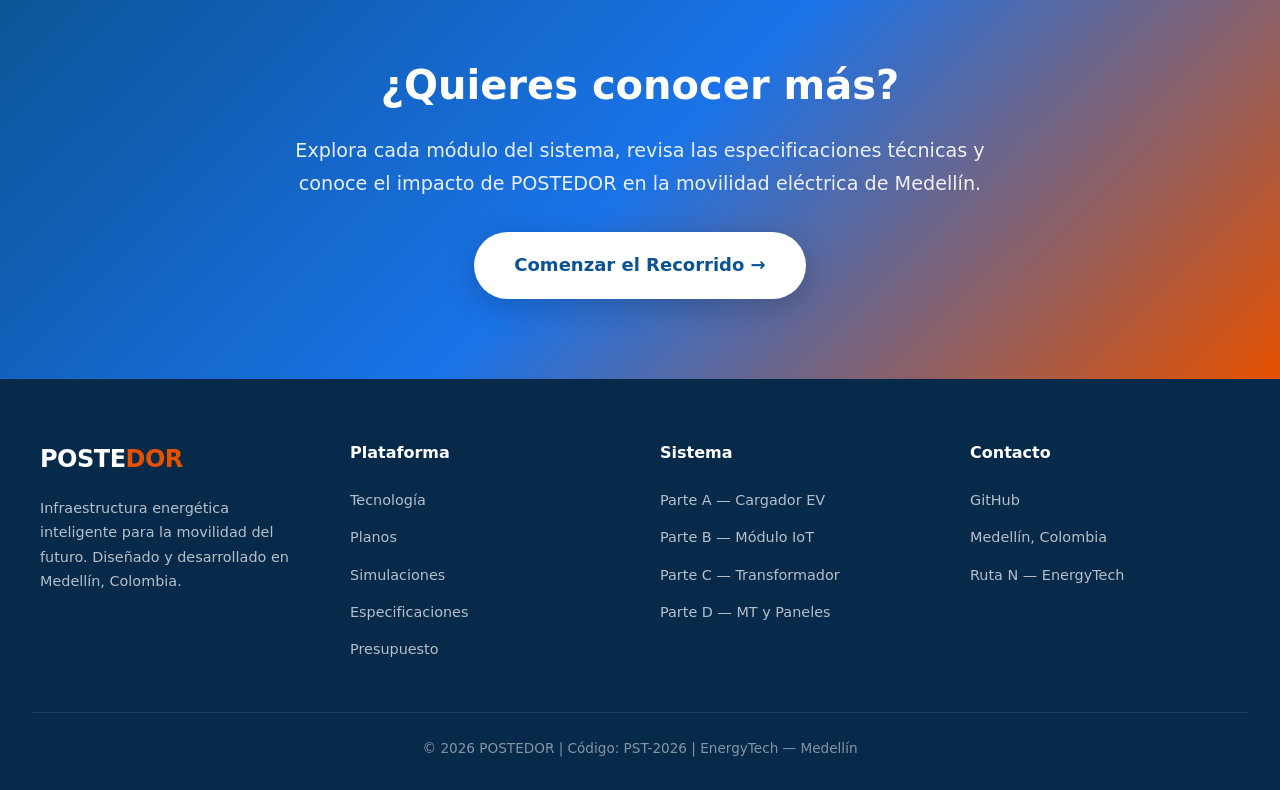
==== commit 87cb518b: "Poste modular de 4 partes sobrepuestas (telescópico, uniòn empernada): instalación fácil y acceso in" ====
--- a/website/index.html
+++ b/website/index.html
@@ -103,7 +103,7 @@
                 <div class="card fade-in">
                     <div class="card-icon">🏗️</div>
                     <h3>Diseño Modular</h3>
-                    <p>Poste metálico galvanizado de 12 m con geometría hexagonal cónica (pata 500 mm → cima 260 mm, conicidad 2 cm/m conforme a la norma EPM ET-TD-ME04-01) y estructura segmentada en 3 tramos para facilitar transporte, instalación y mantenimiento.</p>
+                    <p>Poste metálico galvanizado de 12 m compuesto por <strong>4 partes cónicas sobrepuestas</strong> (telescópicas, base 500 mm → cima 260 mm, conicidad 2 cm/m conforme a la norma EPM ET-TD-ME04-01) que se ensamblan en obra una sobre la otra: instalación fácil, menor peso por izaje y acceso interior para equipar cada módulo. Transporte en módulos independientes.</p>
                 </div>
             </div>
         </section>
@@ -113,7 +113,7 @@
                 <div class="section-header fade-in">
                     <span class="section-tag">Arquitectura del Sistema</span>
                     <h2>Estructura Modular</h2>
-                    <p class="section-desc">POSTEDOR se divide en 4 partes funcionales integradas en un poste de 12 metros con 3 tramos segmentados.</p>
+                    <p class="section-desc">POSTEDOR se divide en 4 partes funcionales sobrepuestas integradas en un poste de 12 metros: cada módulo se ensambla telescópicamente sobre el anterior, facilitando el transporte, la instalación y el acceso interior.</p>
                 </div>
 
                 <div class="part-grid fade-in">
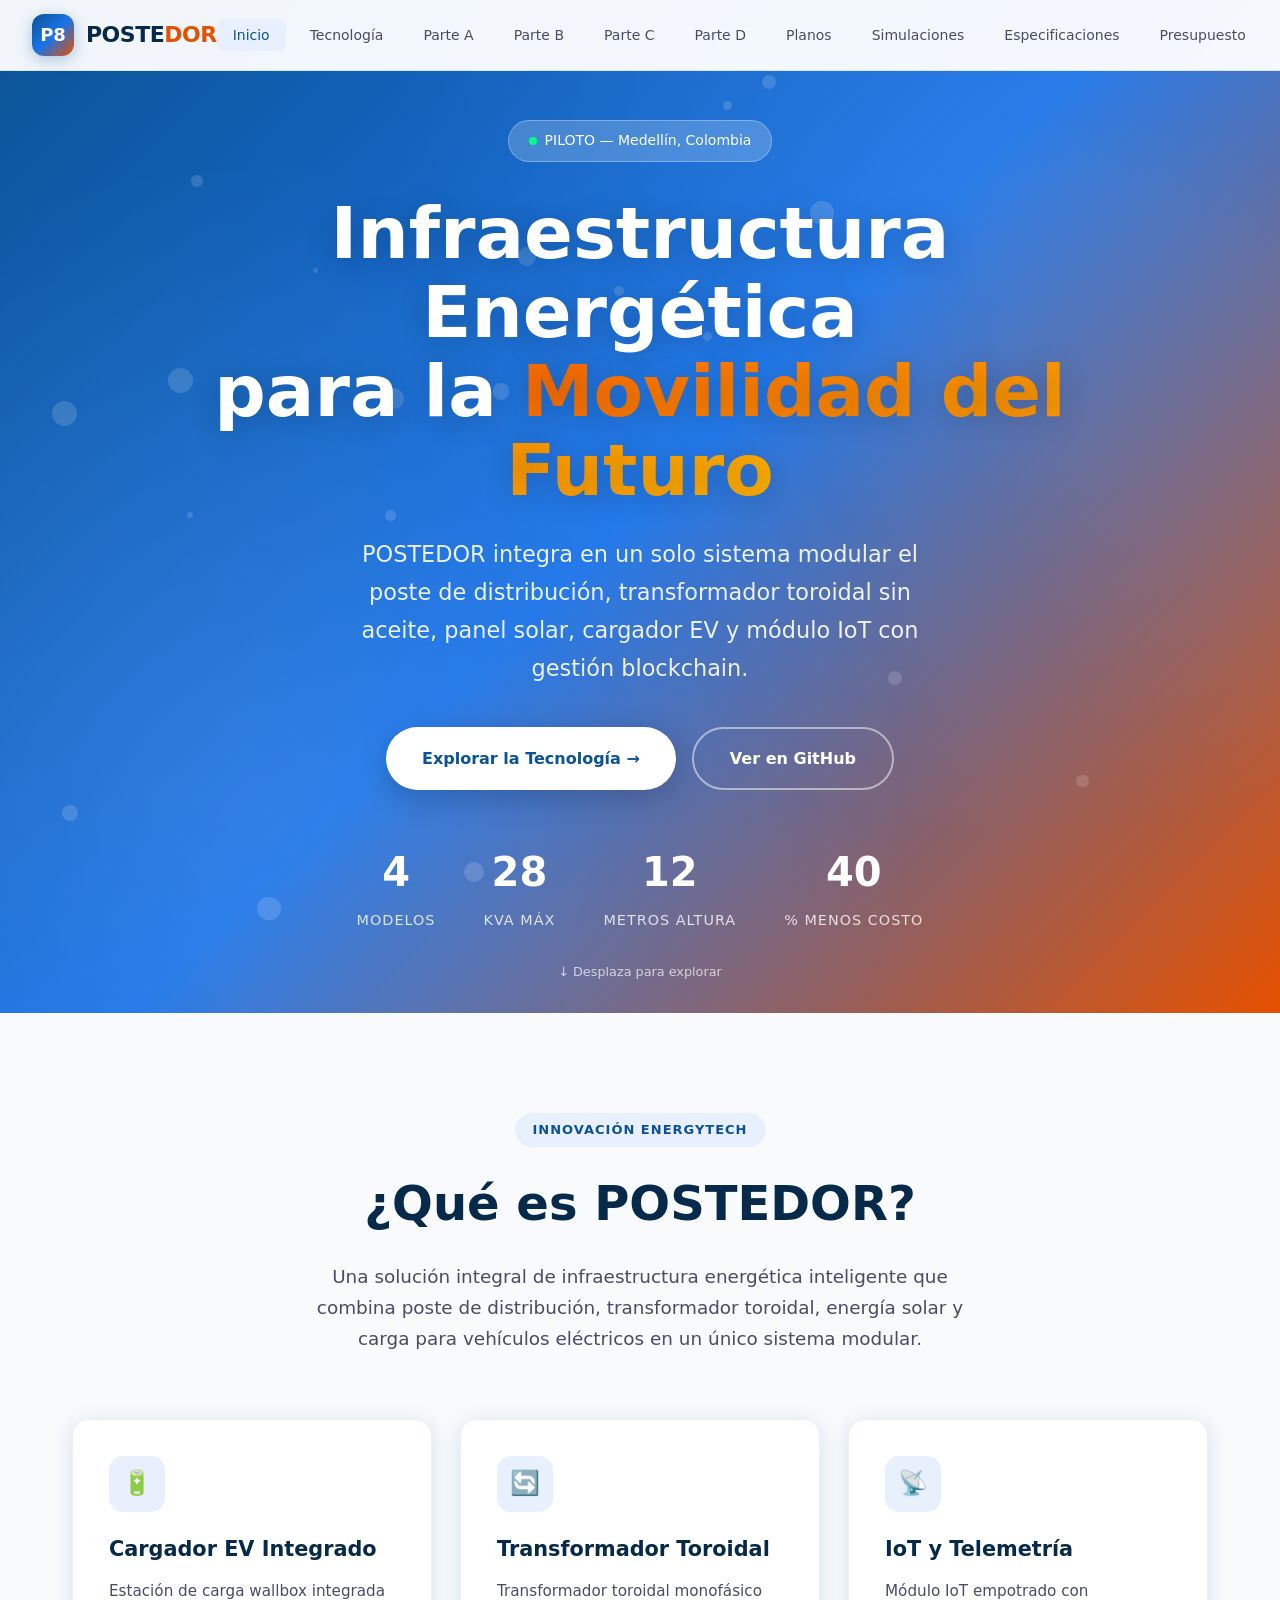
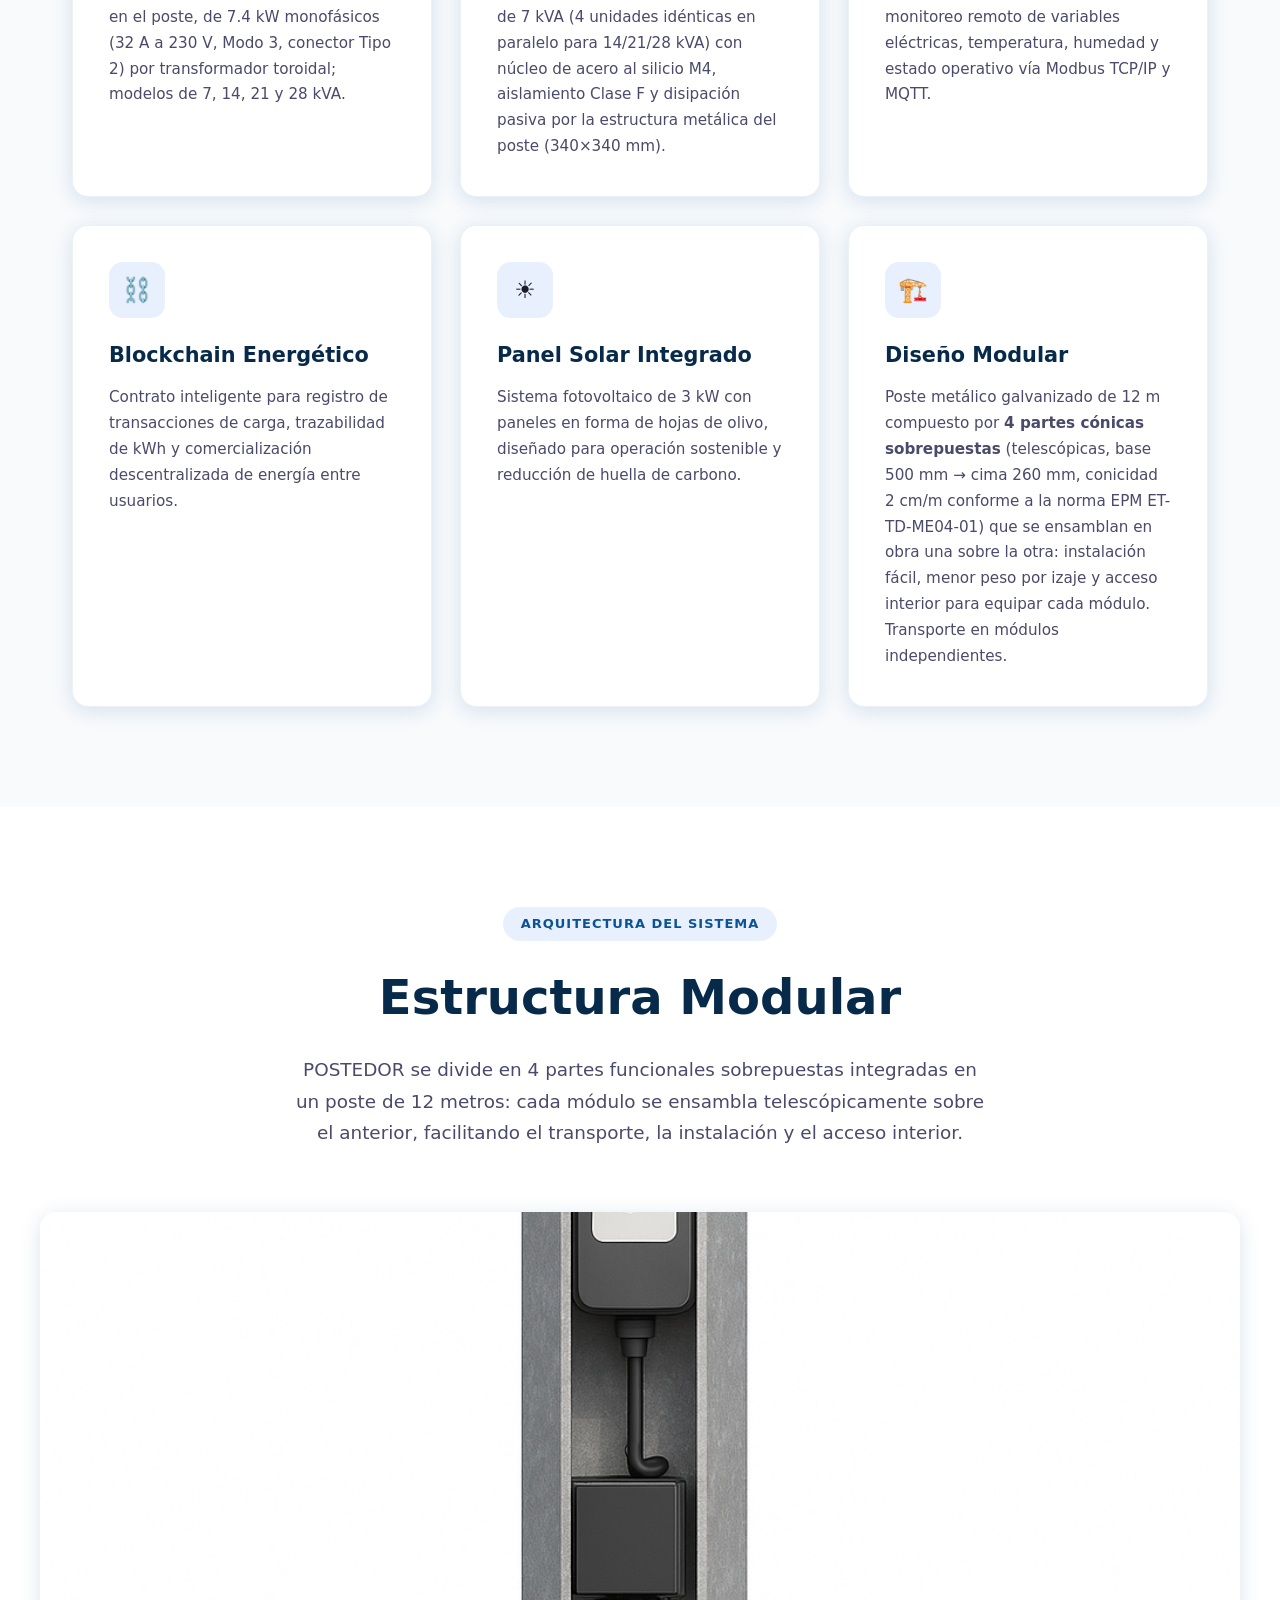
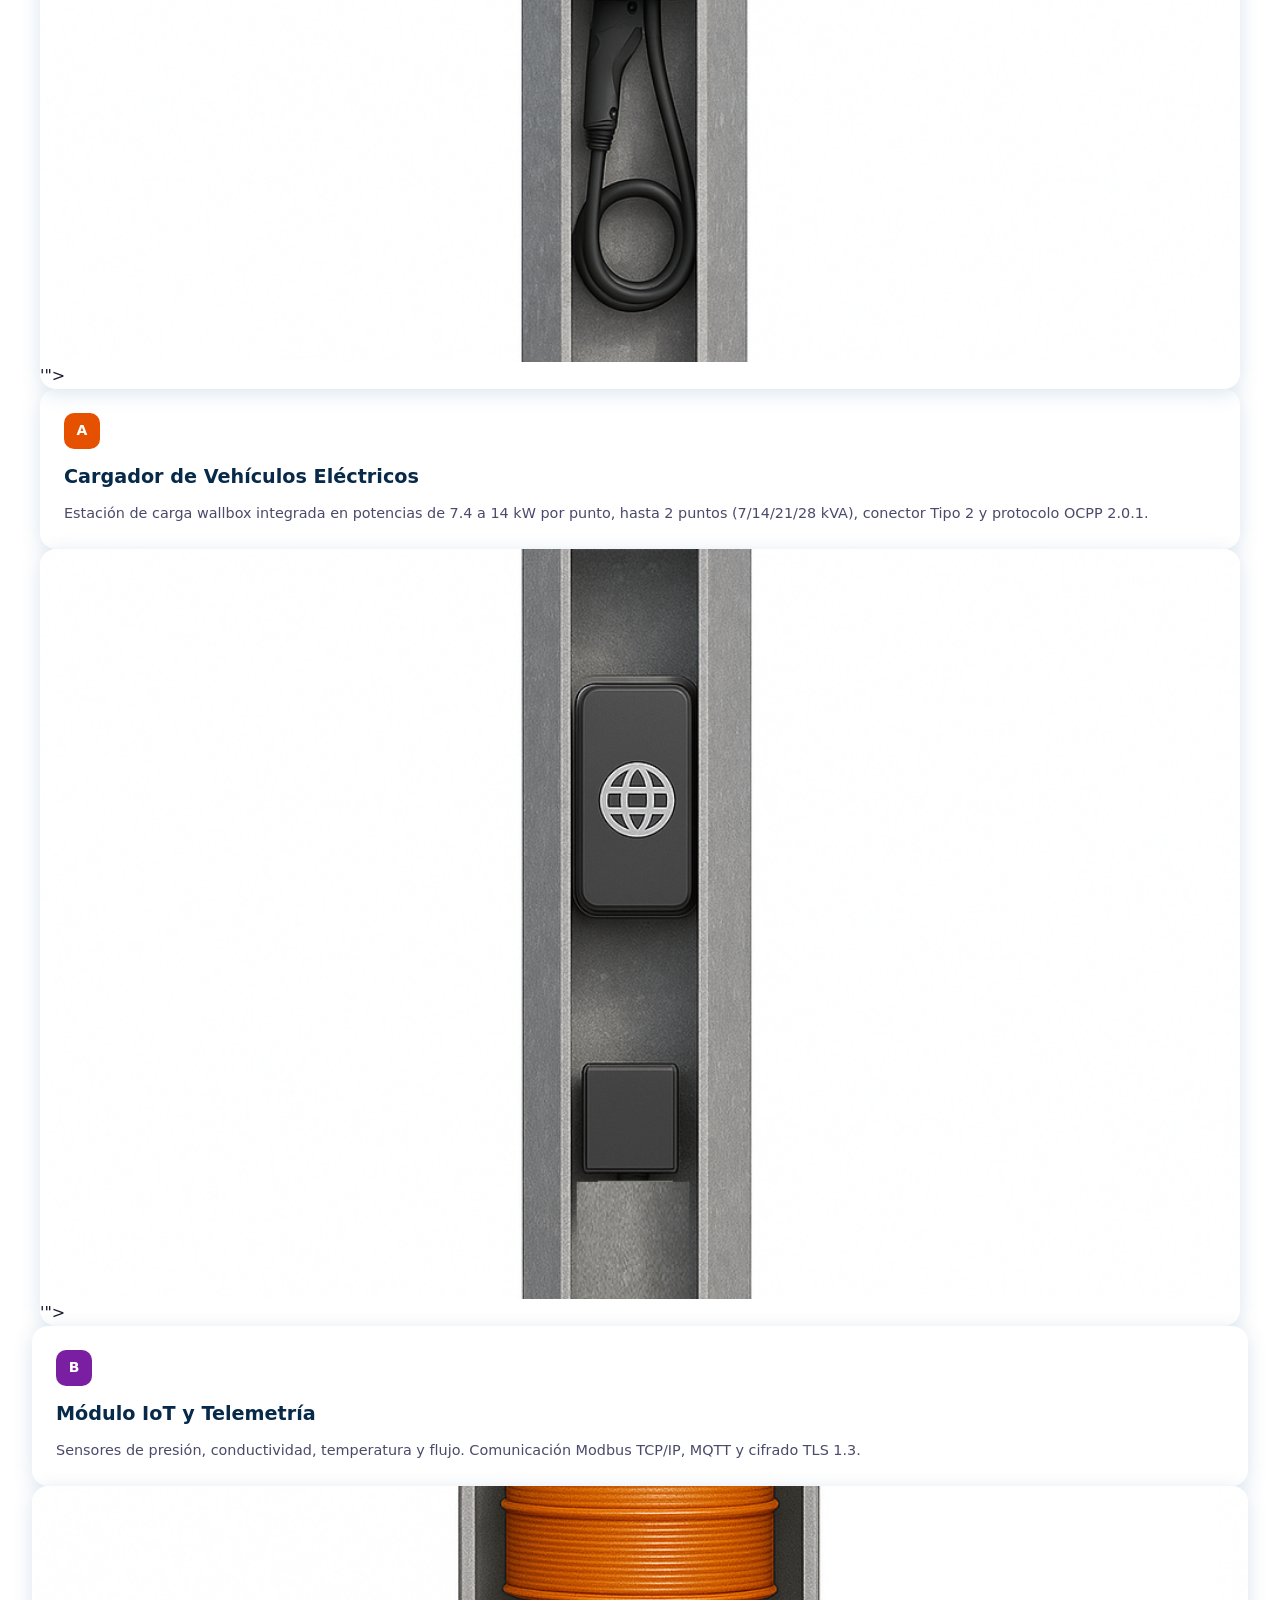
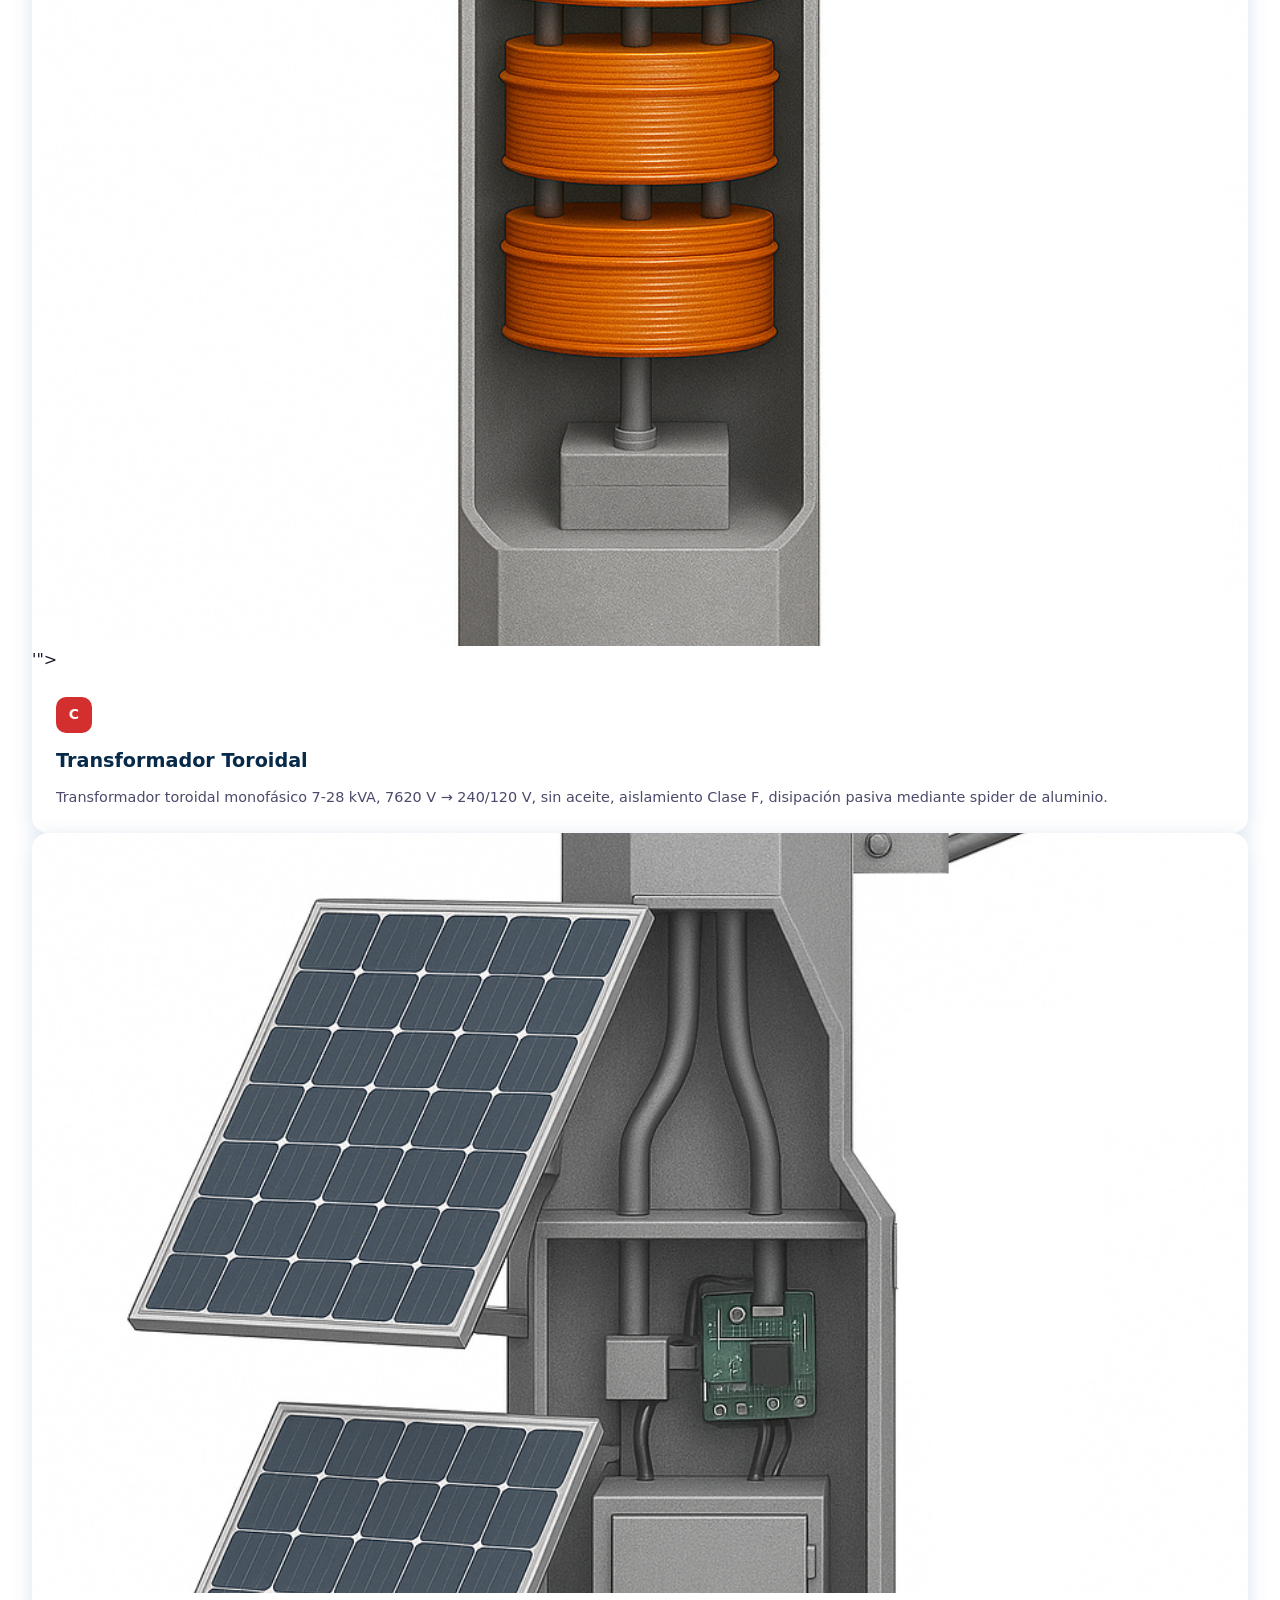
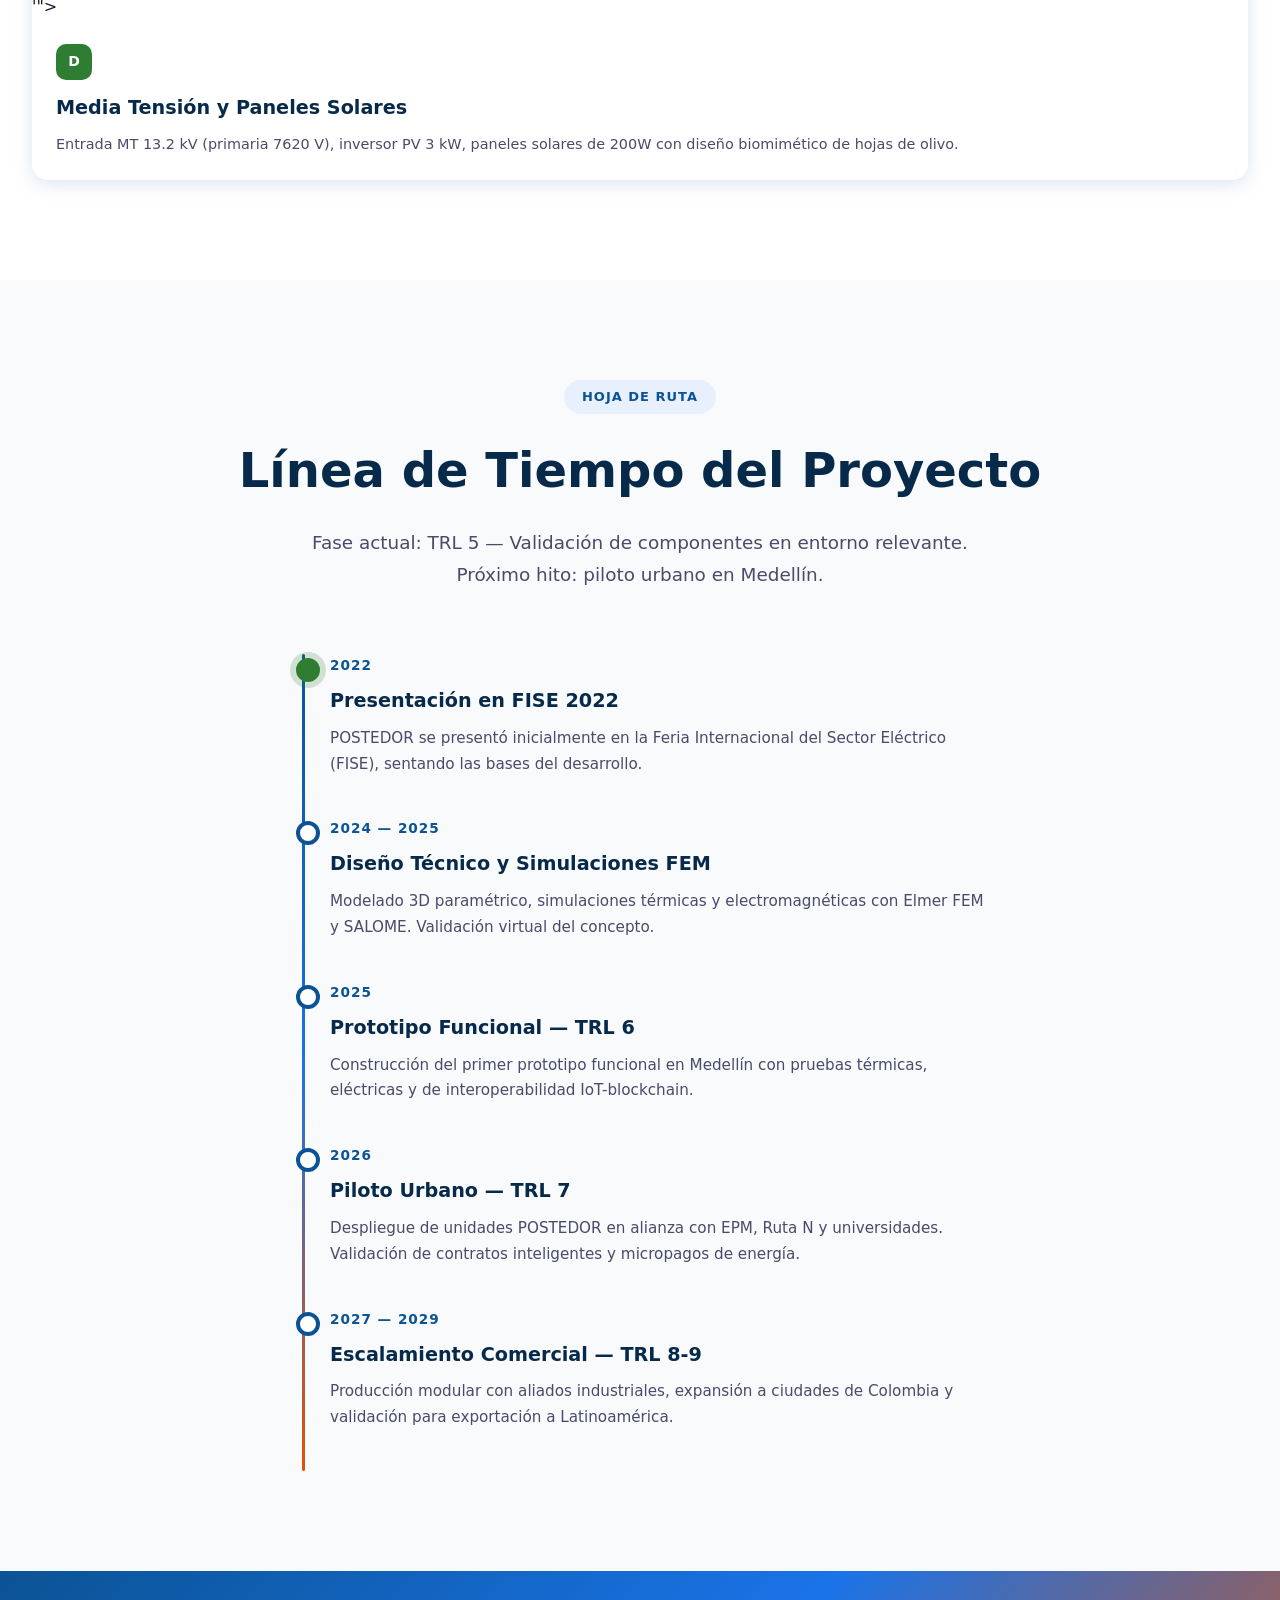
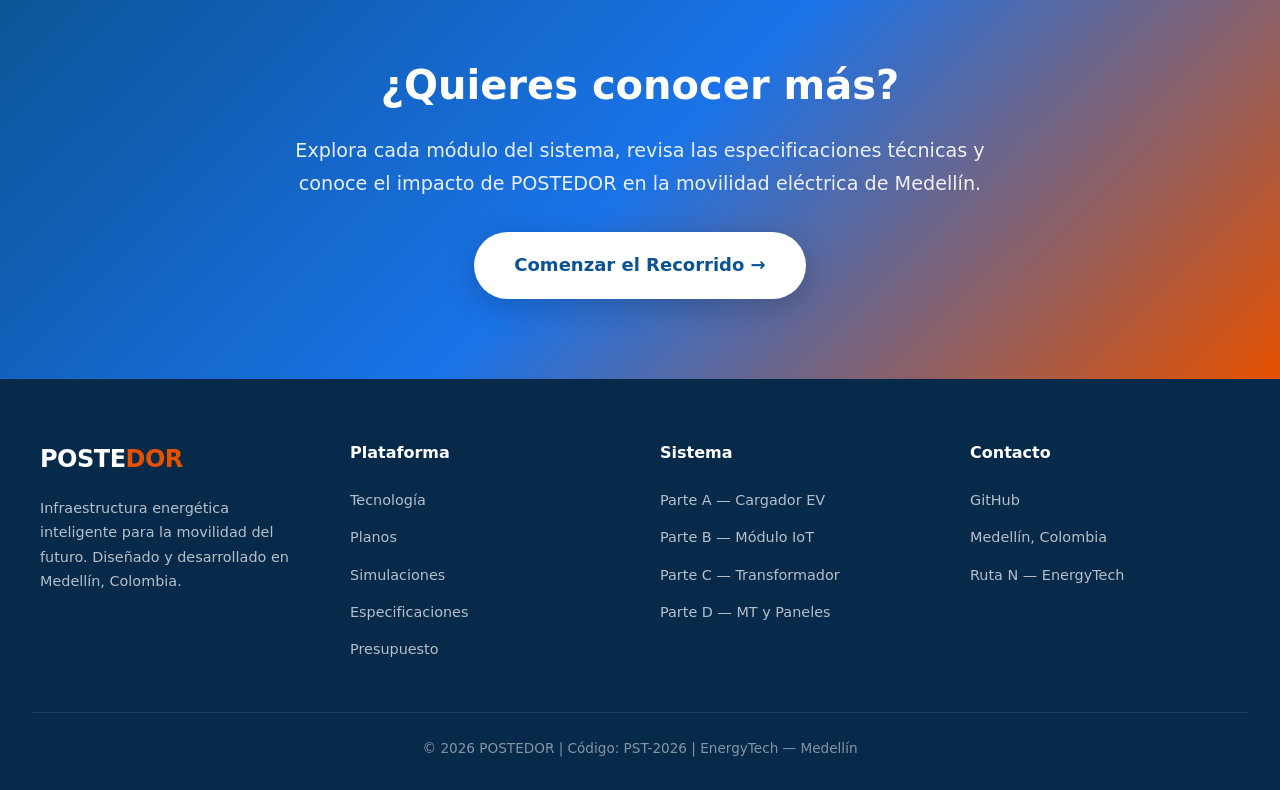
==== commit 63e85ab6: "Carga EV: maximo 2 cargadores; 21 kVA = 2x11 kW, 28 kVA = 2x14 kW; columna de tiempo esperado de car" ====
--- a/website/index.html
+++ b/website/index.html
@@ -124,7 +124,7 @@
                         <div class="part-card-body">
                             <span class="part-card-badge" style="background:#E65100;">A</span>
                             <h3>Cargador de Vehículos Eléctricos</h3>
-                            <p>Estación de carga wallbox integrada en potencias de 7.4 kW por punto, hasta 4 puntos (7/14/21/28 kVA), conector Tipo 2 y protocolo OCPP 2.0.1.</p>
+                            <p>Estación de carga wallbox integrada en potencias de 7.4 a 14 kW por punto, hasta 2 puntos (7/14/21/28 kVA), conector Tipo 2 y protocolo OCPP 2.0.1.</p>
                         </div>
                     </a>
                     <a href="pages/parte-b.html" class="part-card">
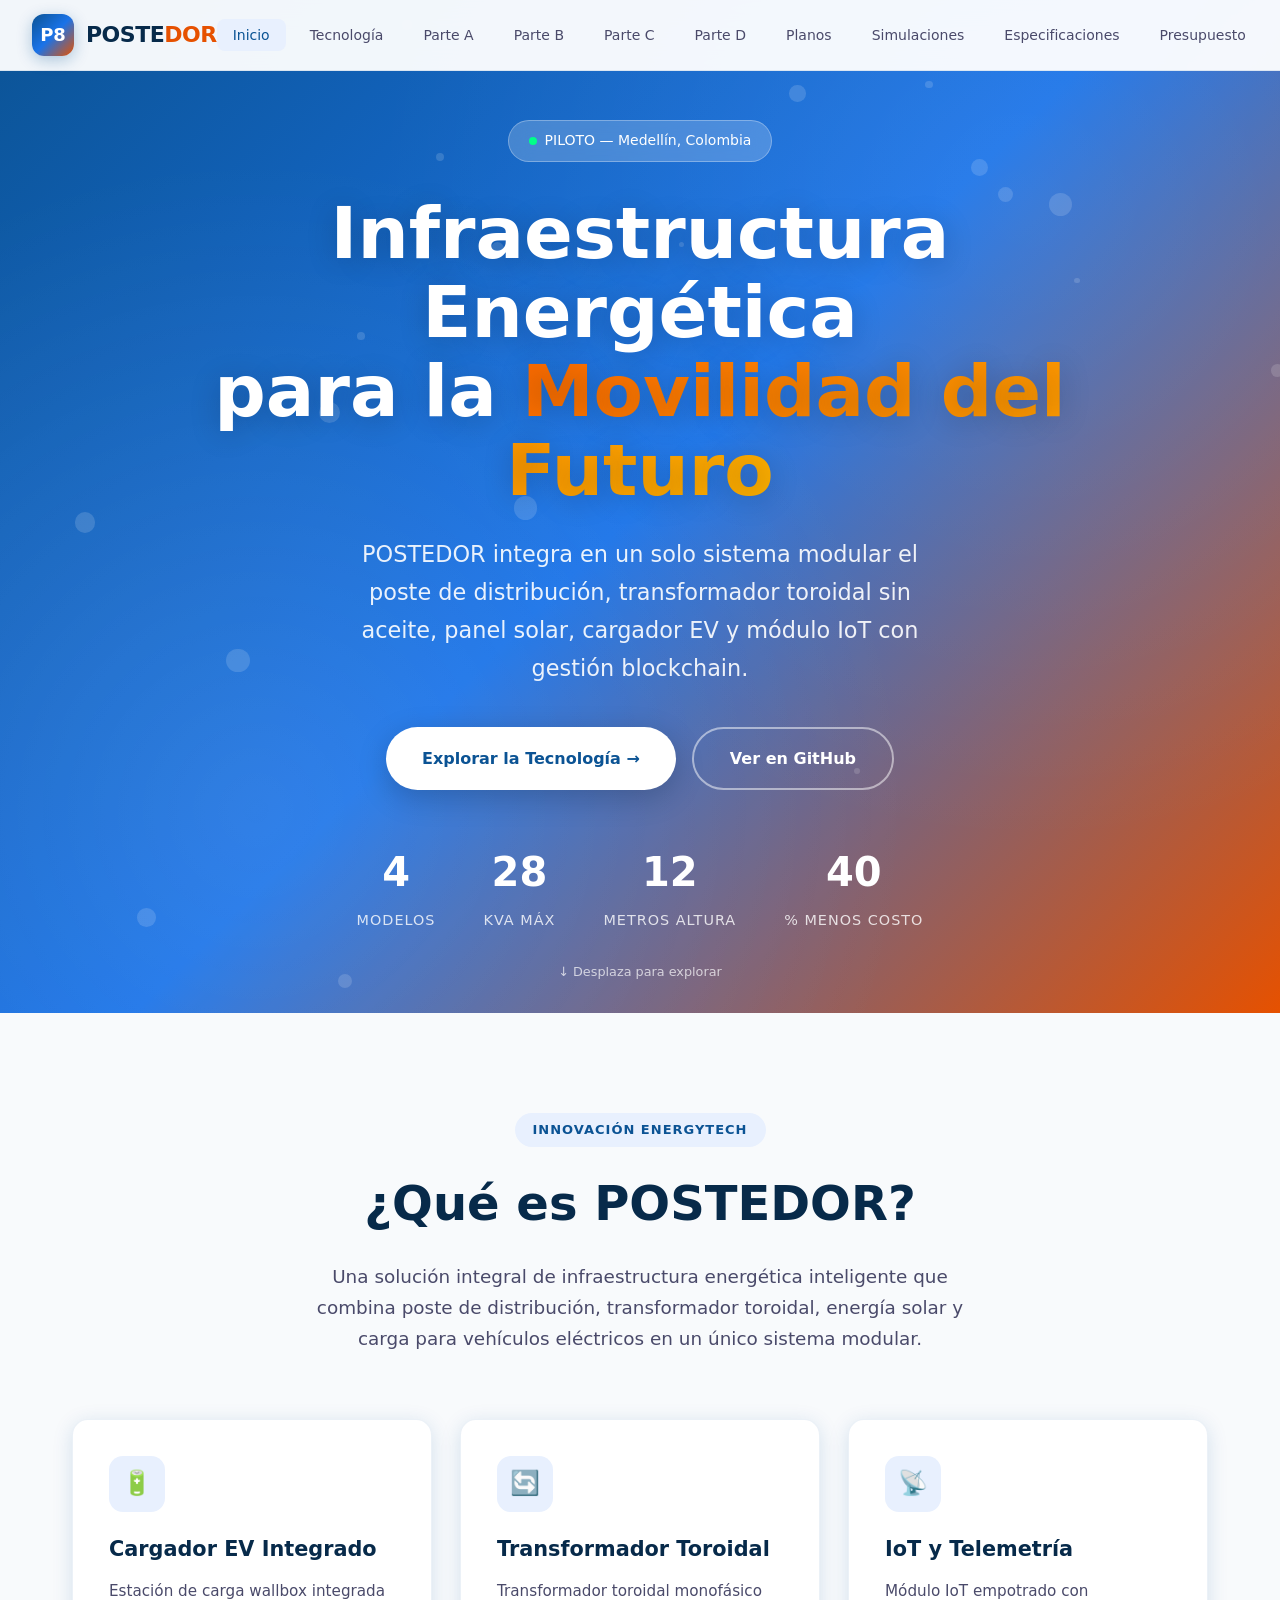
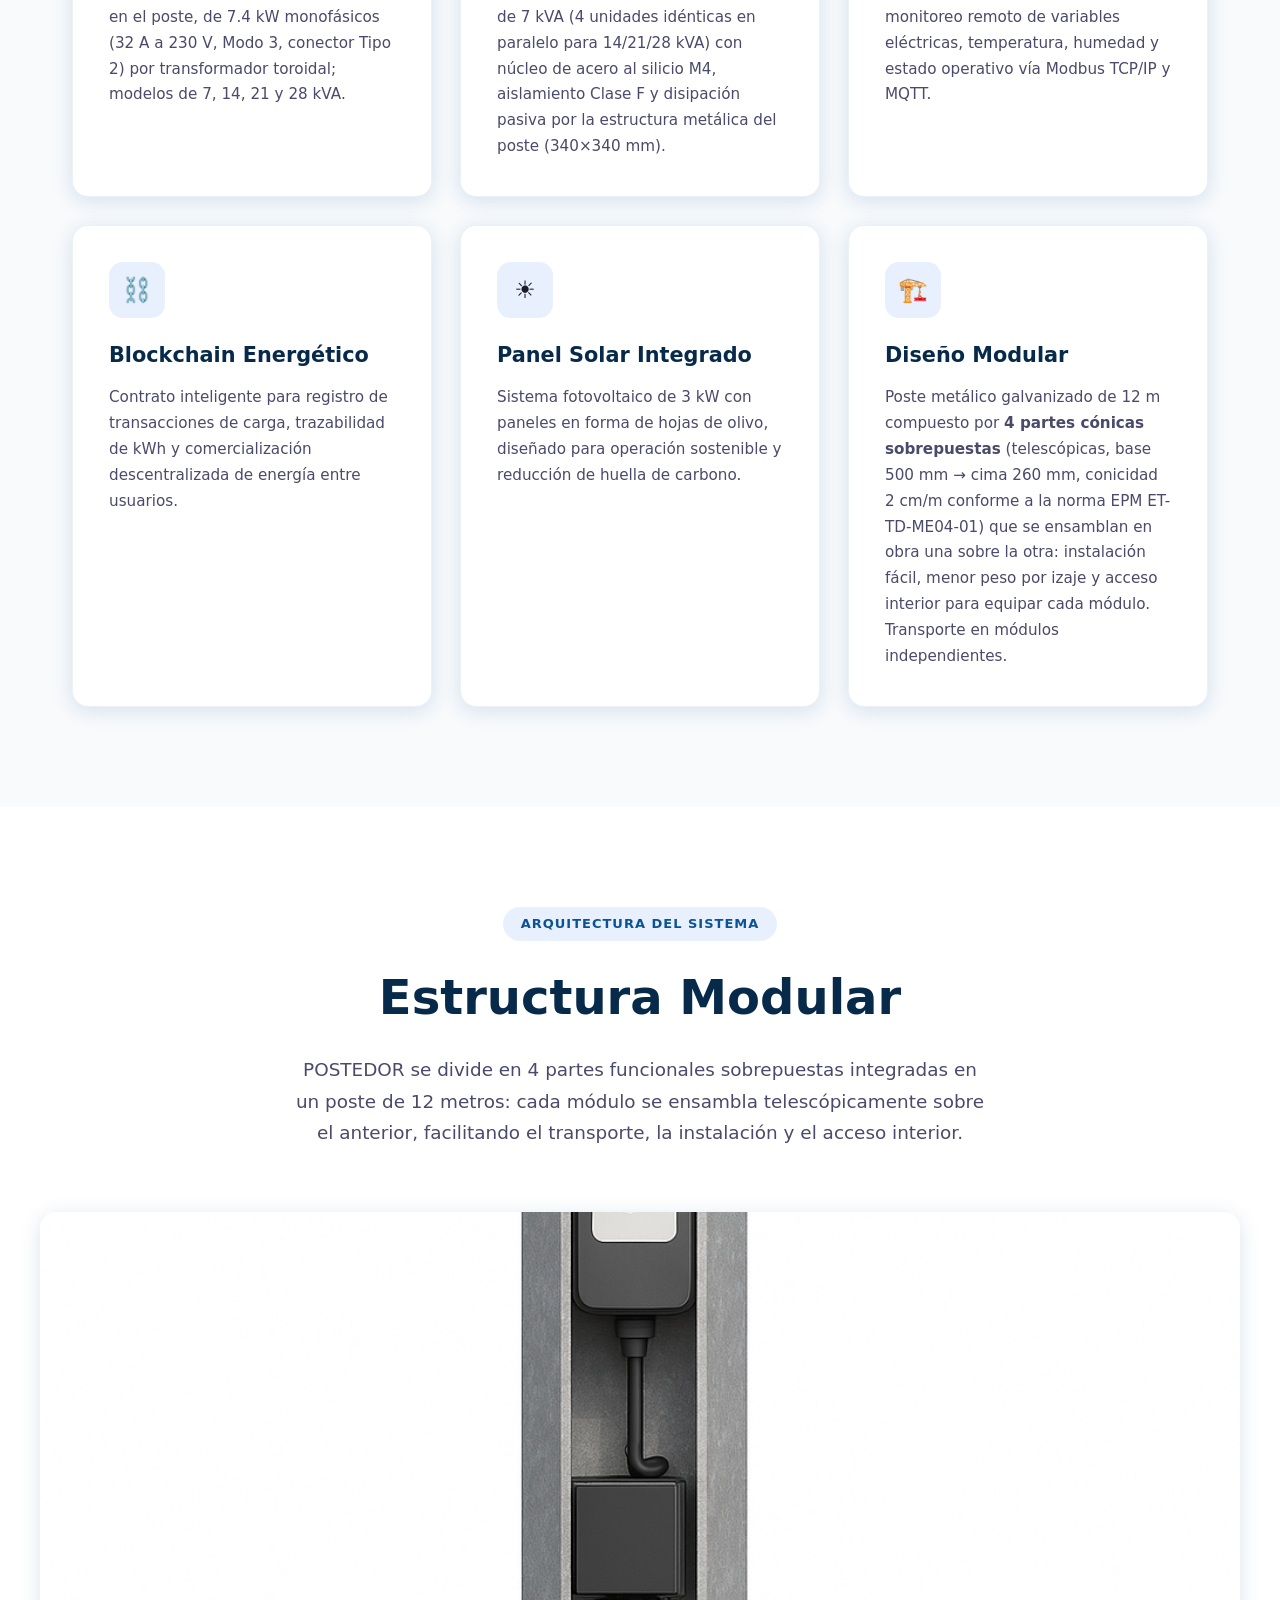
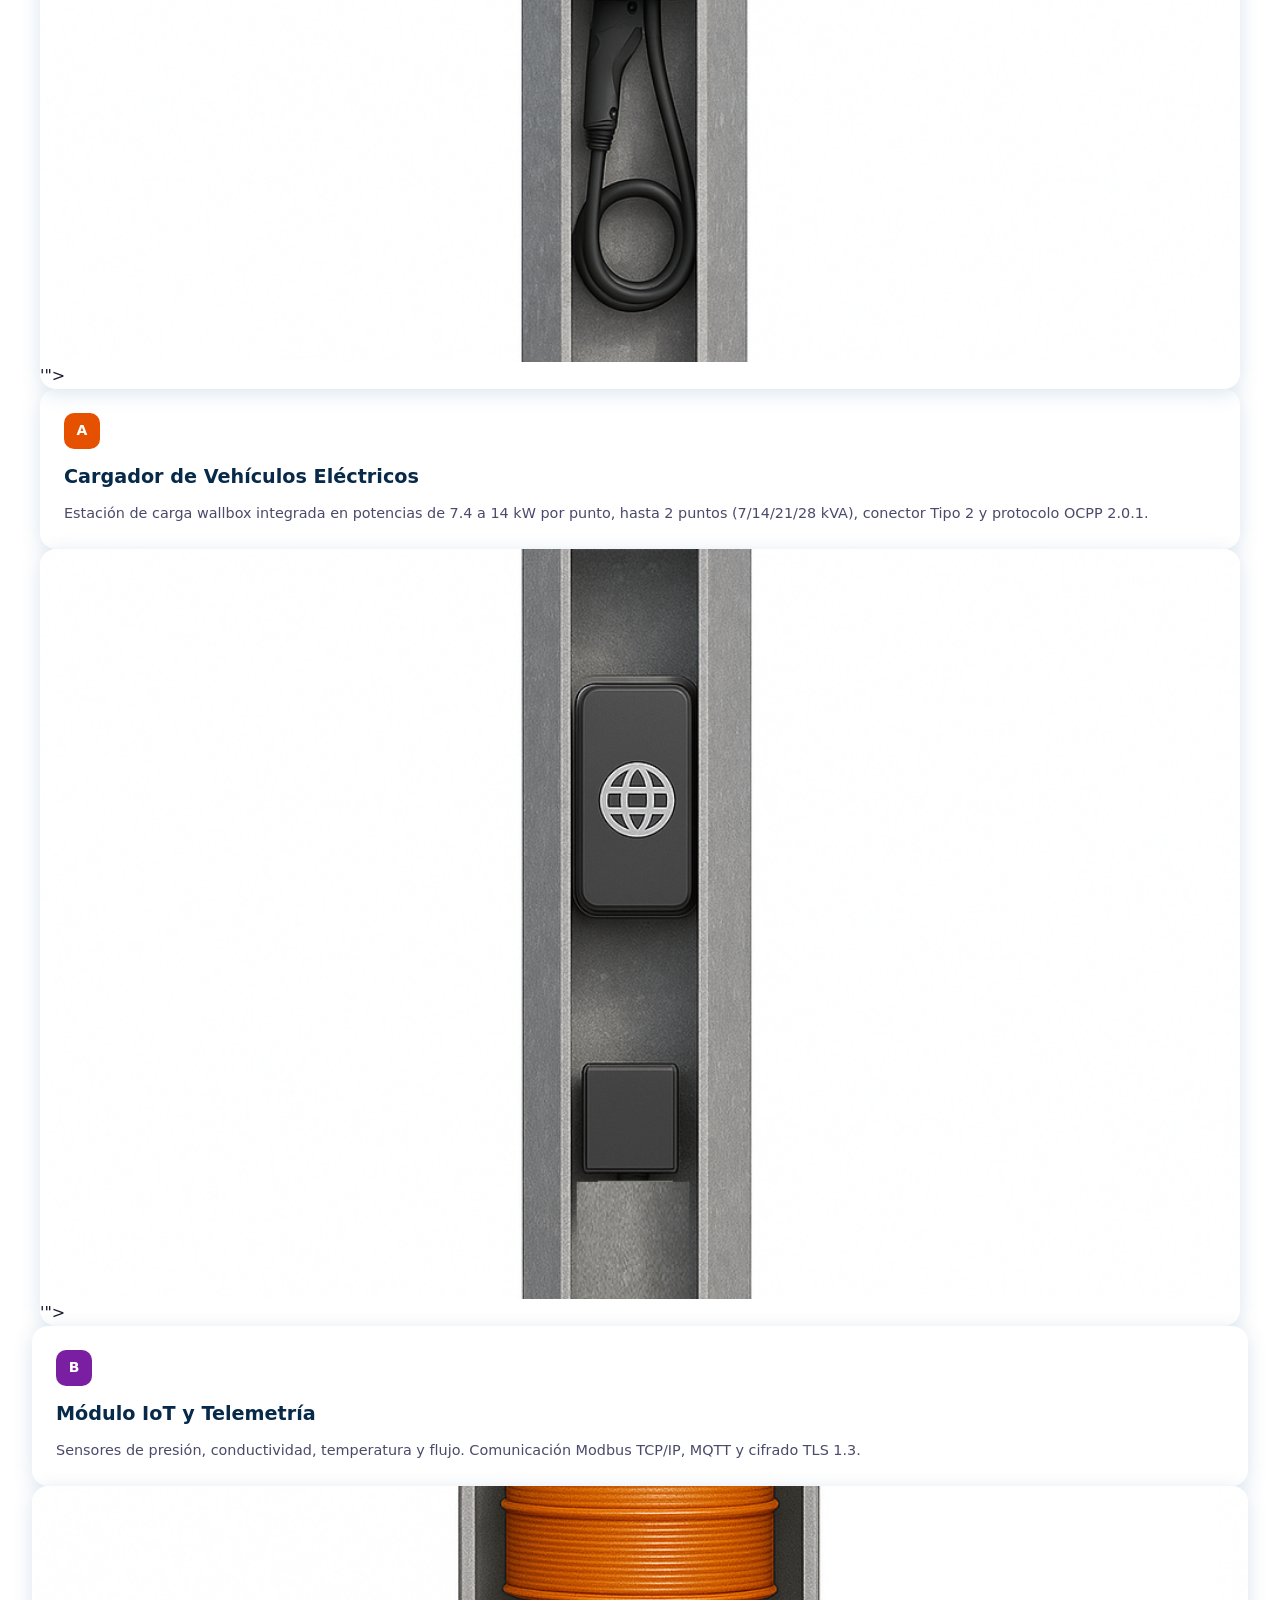
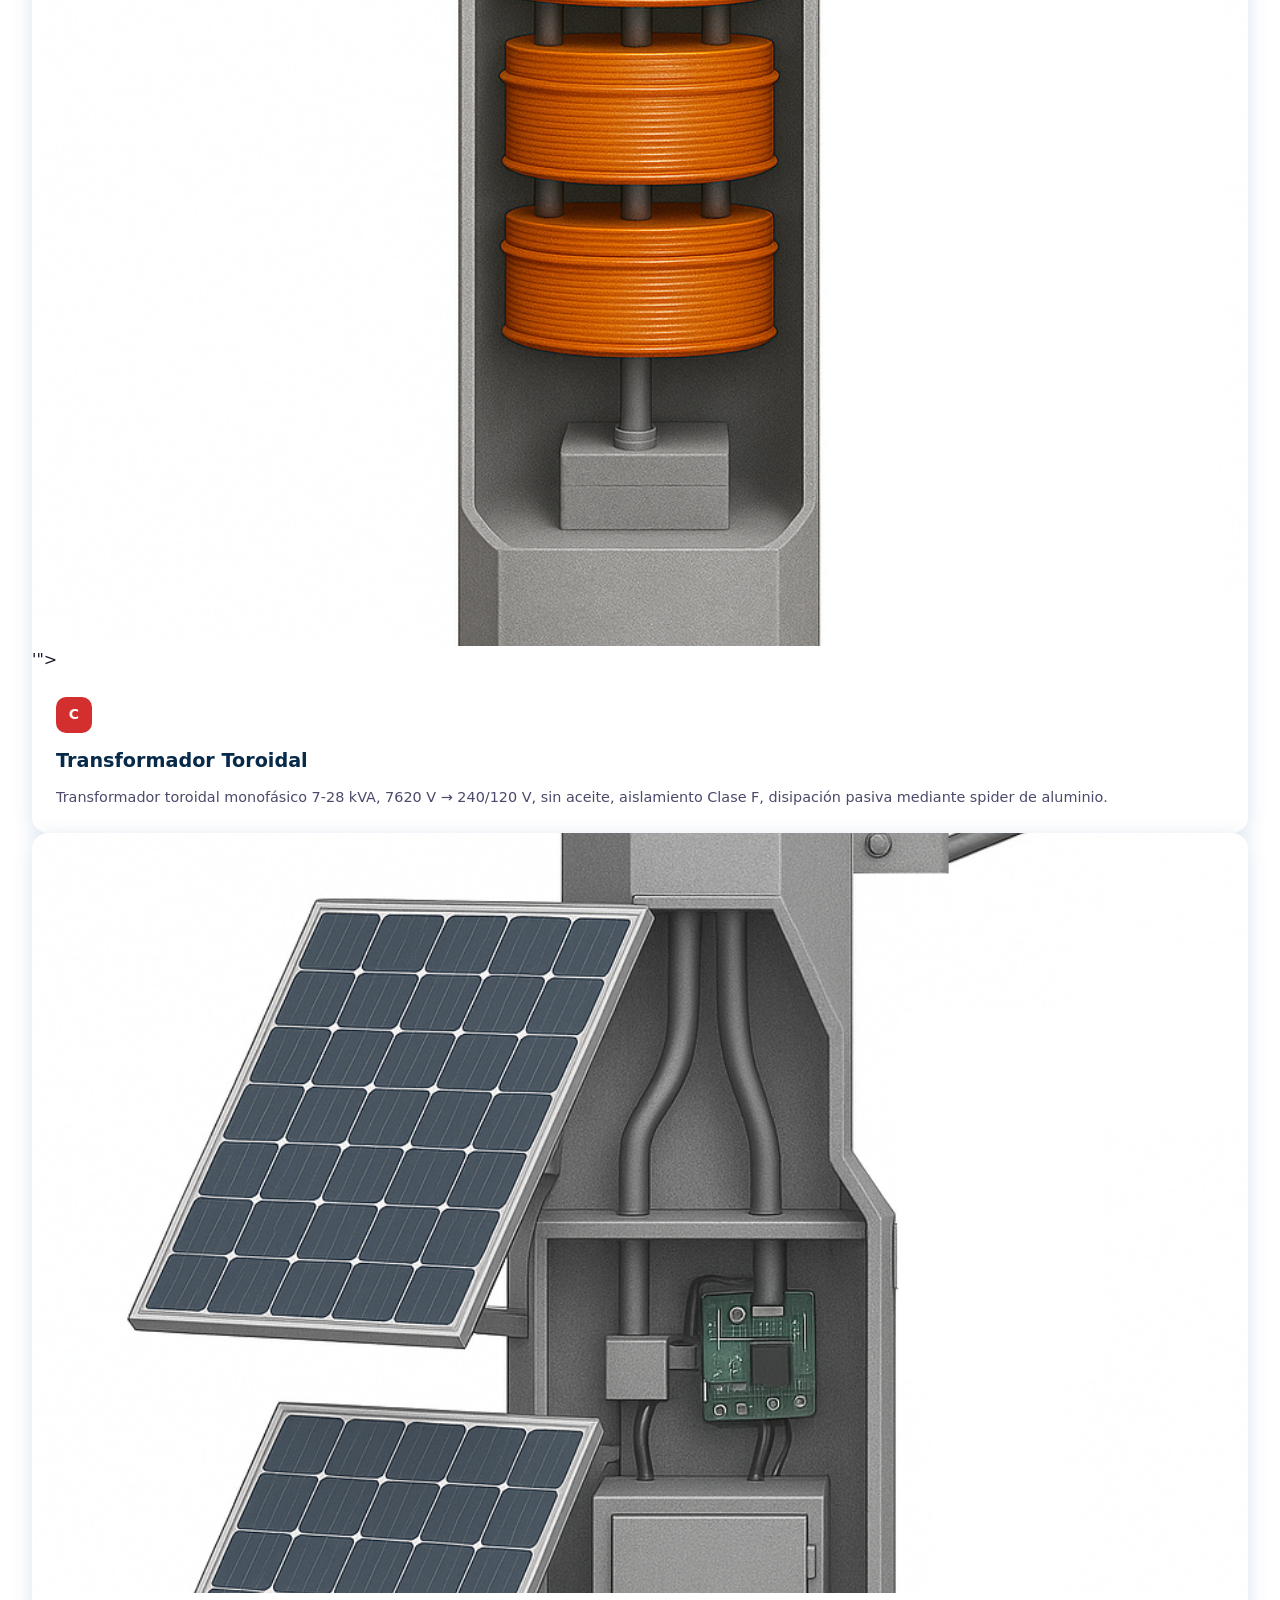
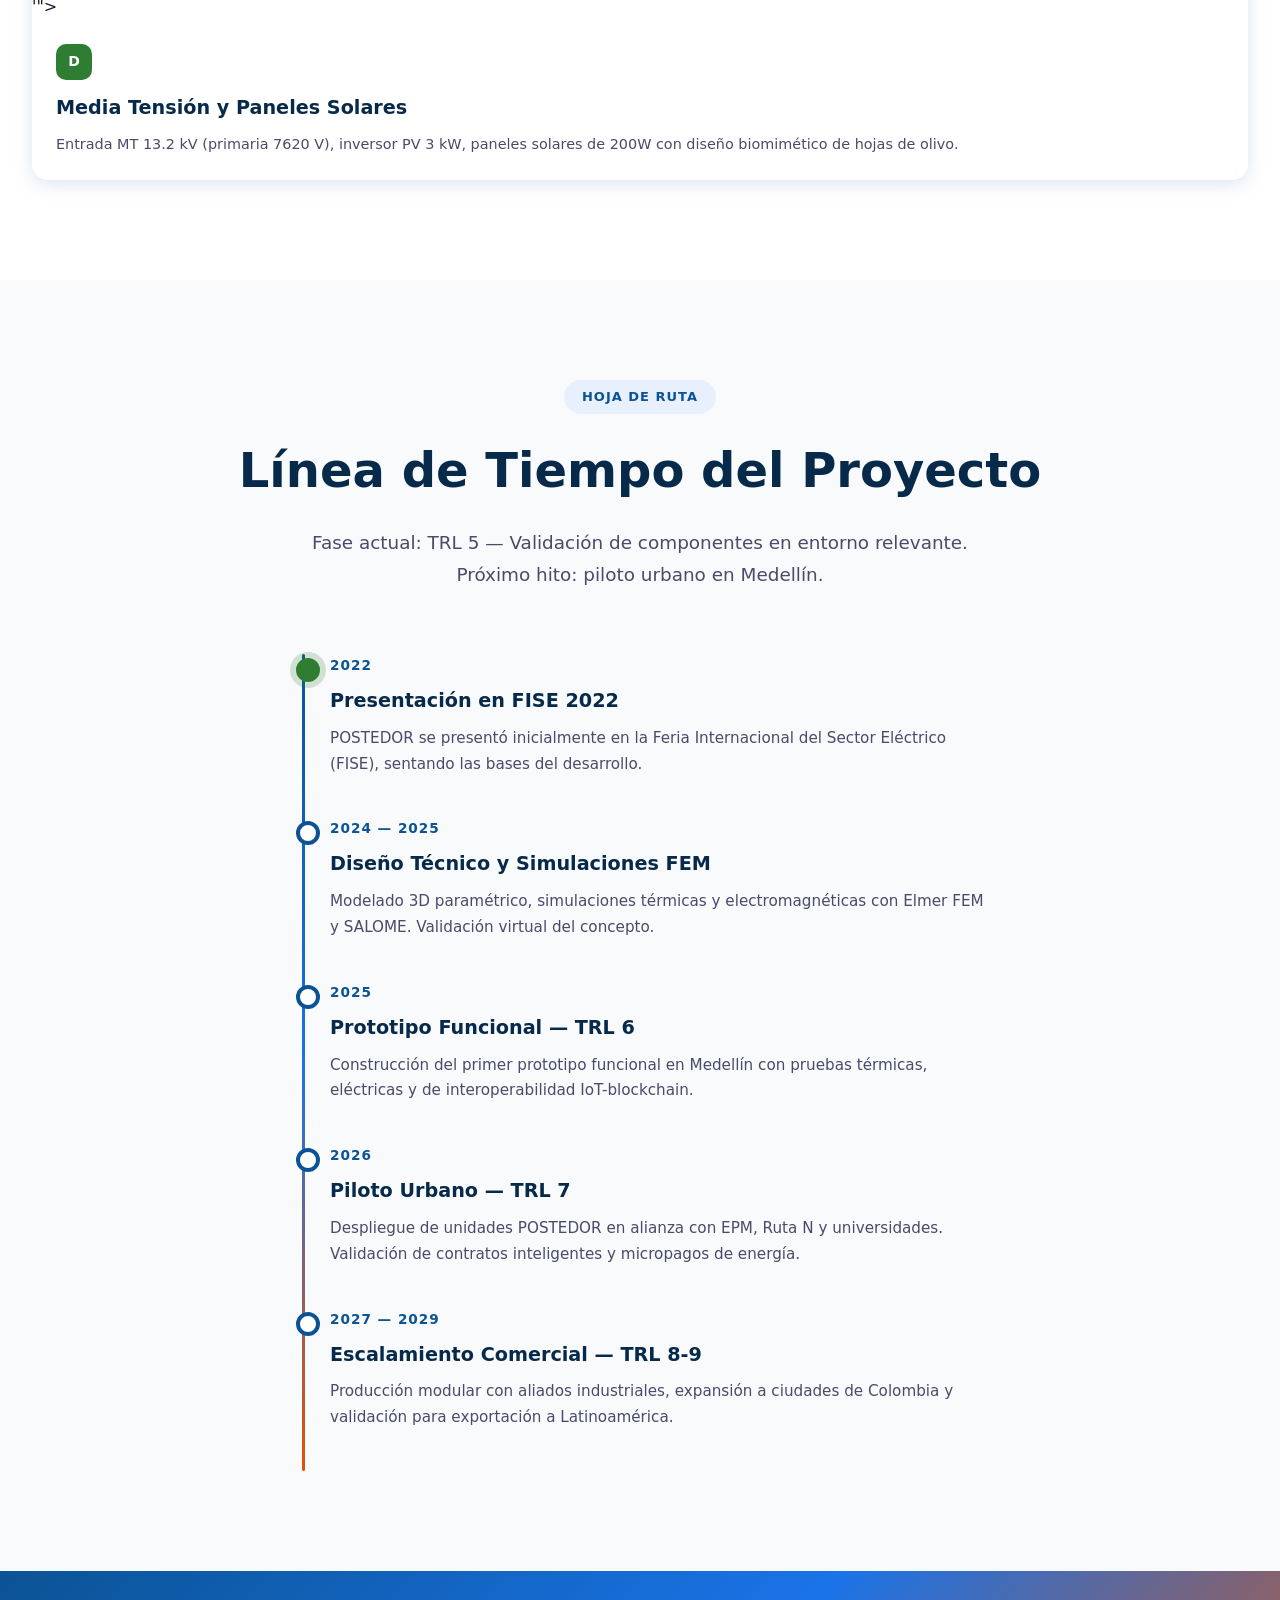
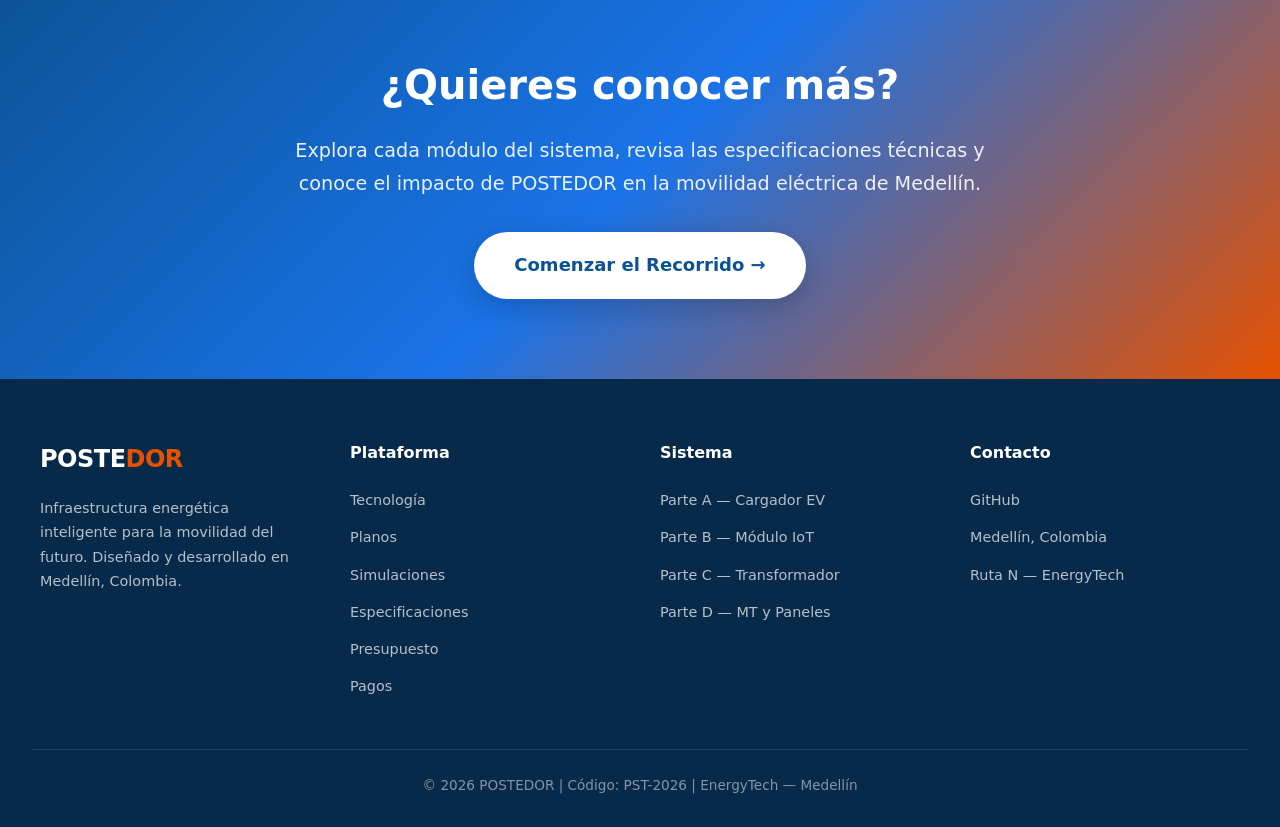
==== commit 063711e0: "Parte A: columna Pagos en tabla (app Base44 desde celular); nueva pagina pagos.html integrada al nav" ====
--- a/website/index.html
+++ b/website/index.html
@@ -25,6 +25,7 @@
                 <li><a href="pages/simulaciones.html">Simulaciones</a></li>
                 <li><a href="pages/especificaciones.html">Especificaciones</a></li>
                 <li><a href="pages/presupuesto.html">Presupuesto</a></li>
+                <li><a href="pages/pagos.html">Pagos</a></li>
             </ul>
             <button class="mobile-toggle">☰</button>
         </div>
@@ -219,6 +220,7 @@
                     <li><a href="pages/simulaciones.html">Simulaciones</a></li>
                     <li><a href="pages/especificaciones.html">Especificaciones</a></li>
                     <li><a href="pages/presupuesto.html">Presupuesto</a></li>
+                    <li><a href="pages/pagos.html">Pagos</a></li>
                 </ul>
             </div>
             <div>
--- a/website/css/style.css
+++ b/website/css/style.css
@@ -428,6 +428,7 @@
 .page-header.presupuesto { background: linear-gradient(135deg, #072A4A, #0b5394, #1A73E8); }
 .page-header.planos { background: linear-gradient(135deg, #00695C, #00897B, #26A69A); }
 .page-header.simulaciones { background: linear-gradient(135deg, #E65100, #FF6F00, #FFA000); }
+.page-header.pagos { background: linear-gradient(135deg, #0d47a1, #1565c0, #1e88e5); }
 
 .image-placeholder {
     width: 100%;
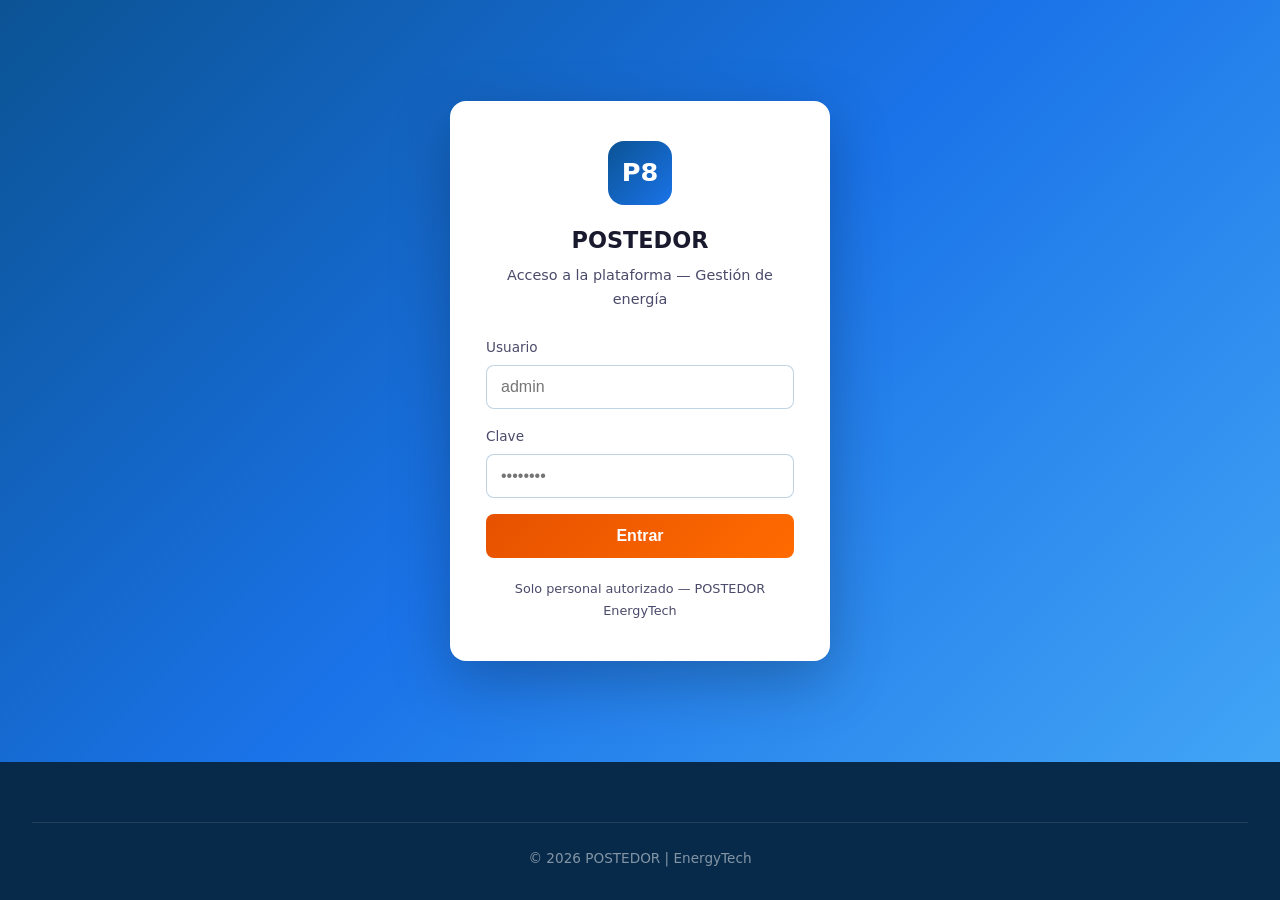
==== commit df040955: "Login de acceso al sitio POSTEDOR (usuario admin) con redireccion a login.html y boton Salir en el n" ====
--- a/website/index.html
+++ b/website/index.html
@@ -6,6 +6,7 @@
     <title>POSTEDOR | Infraestructura Energética Inteligente</title>
     <link rel="stylesheet" href="css/style.css">
     <link rel="icon" href="data:image/svg+xml,<svg xmlns='http://www.w3.org/2000/svg' viewBox='0 0 100 100'><text y='.9em' font-size='90'>⚡</text></svg>">
+    <script src="js/auth.js"></script>
 </head>
 <body>
     <nav class="navbar">
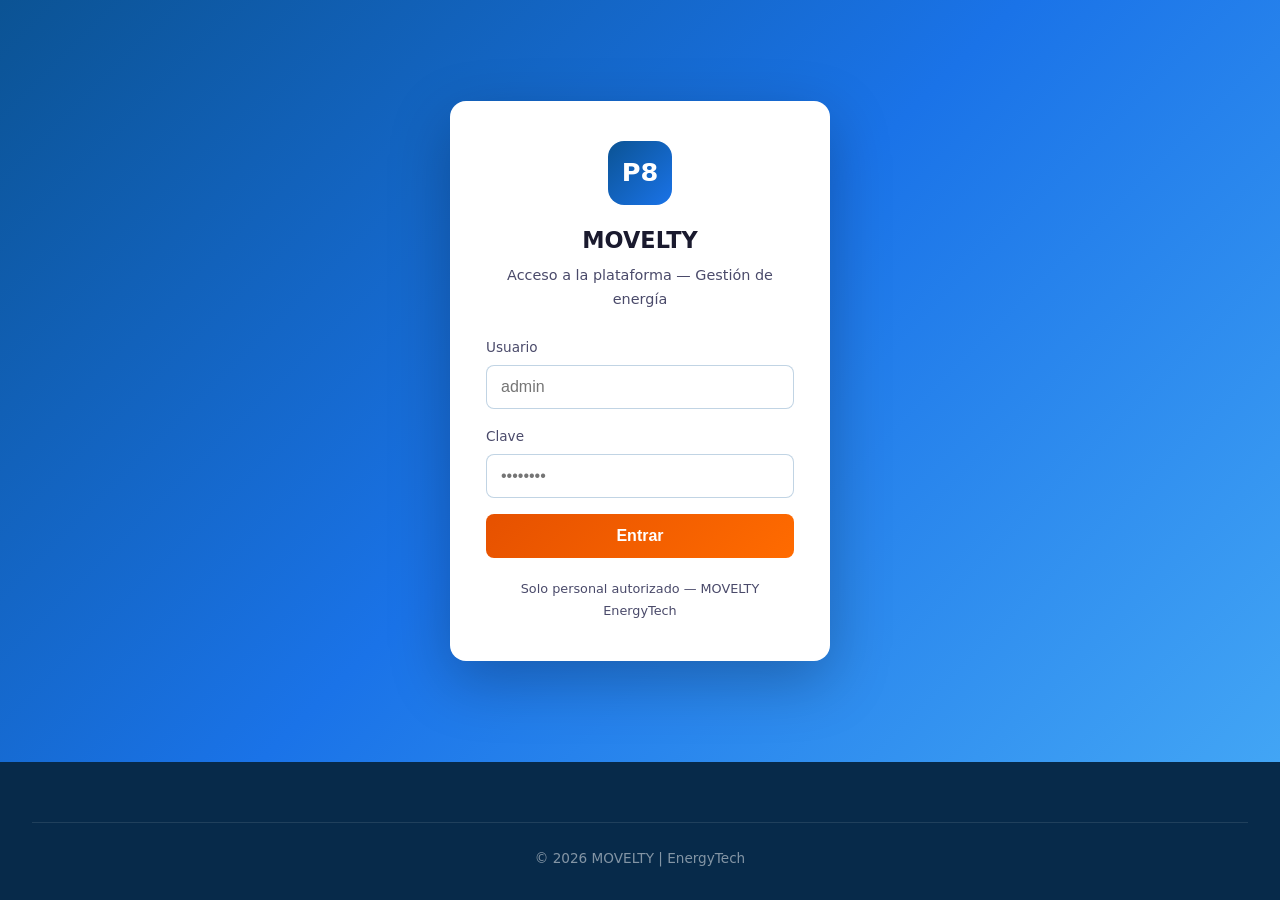
==== commit f806f9b8: "Rename: marca POSTEDOR -> MOVELTY en todo el sitio web (paginas, logos nav/footer, SVG) con eslogan " ====
--- a/website/index.html
+++ b/website/index.html
@@ -3,7 +3,7 @@
 <head>
     <meta charset="UTF-8">
     <meta name="viewport" content="width=device-width, initial-scale=1.0">
-    <title>POSTEDOR | Infraestructura Energética Inteligente</title>
+    <title>MOVELTY | Infraestructura Energética Inteligente</title>
     <link rel="stylesheet" href="css/style.css">
     <link rel="icon" href="data:image/svg+xml,<svg xmlns='http://www.w3.org/2000/svg' viewBox='0 0 100 100'><text y='.9em' font-size='90'>⚡</text></svg>">
     <script src="js/auth.js"></script>
@@ -13,7 +13,7 @@
         <div class="navbar-inner">
             <a href="index.html" class="logo">
                 <div class="logo-icon">P8</div>
-                <div class="logo-text">POSTE<span>DOR</span></div>
+                <div class="logo-text">MOVE<span>LTY</span></div>
             </a>
             <ul class="nav-links">
                 <li><a href="index.html" class="active">Inicio</a></li>
@@ -41,7 +41,7 @@
                     PILOTO — Medellín, Colombia
                 </div>
                 <h1>Infraestructura Energética<br>para la <span class="highlight">Movilidad del Futuro</span></h1>
-                <p class="hero-subtitle">POSTEDOR integra en un solo sistema modular el poste de distribución, transformador toroidal sin aceite, panel solar, cargador EV y módulo IoT con gestión blockchain.</p>
+                <p class="hero-subtitle">MOVELTY, Innovación en Movilidad Eléctrica. MOVELTY integra en un solo sistema modular el poste de distribución, transformador toroidal sin aceite, panel solar, cargador EV y módulo IoT con gestión blockchain.</p>
                 <div class="hero-cta">
                     <a href="pages/tecnologia.html" class="btn btn-primary">Explorar la Tecnología →</a>
                     <a href="https://github.com/alejandro8aperez/Postedor" target="_blank" class="btn btn-outline">Ver en GitHub</a>
@@ -73,7 +73,7 @@
         <section class="section">
             <div class="section-header fade-in">
                 <span class="section-tag">Innovación EnergyTech</span>
-                <h2>¿Qué es POSTEDOR?</h2>
+                <h2>¿Qué es MOVELTY?</h2>
                 <p class="section-desc">Una solución integral de infraestructura energética inteligente que combina poste de distribución, transformador toroidal, energía solar y carga para vehículos eléctricos en un único sistema modular.</p>
             </div>
             <div class="card-grid">
@@ -115,7 +115,7 @@
                 <div class="section-header fade-in">
                     <span class="section-tag">Arquitectura del Sistema</span>
                     <h2>Estructura Modular</h2>
-                    <p class="section-desc">POSTEDOR se divide en 4 partes funcionales sobrepuestas integradas en un poste de 12 metros: cada módulo se ensambla telescópicamente sobre el anterior, facilitando el transporte, la instalación y el acceso interior.</p>
+                    <p class="section-desc">MOVELTY se divide en 4 partes funcionales sobrepuestas integradas en un poste de 12 metros: cada módulo se ensambla telescópicamente sobre el anterior, facilitando el transporte, la instalación y el acceso interior.</p>
                 </div>
 
                 <div class="part-grid fade-in">
@@ -173,7 +173,7 @@
                 <div class="timeline-item active fade-in">
                     <div class="timeline-date">2022</div>
                     <div class="timeline-title">Presentación en FISE 2022</div>
-                    <div class="timeline-desc">POSTEDOR se presentó inicialmente en la Feria Internacional del Sector Eléctrico (FISE), sentando las bases del desarrollo.</div>
+                    <div class="timeline-desc">MOVELTY se presentó inicialmente en la Feria Internacional del Sector Eléctrico (FISE), sentando las bases del desarrollo.</div>
                 </div>
                 <div class="timeline-item fade-in">
                     <div class="timeline-date">2024 — 2025</div>
@@ -188,7 +188,7 @@
                 <div class="timeline-item fade-in">
                     <div class="timeline-date">2026</div>
                     <div class="timeline-title">Piloto Urbano — TRL 7</div>
-                    <div class="timeline-desc">Despliegue de unidades POSTEDOR en alianza con EPM, Ruta N y universidades. Validación de contratos inteligentes y micropagos de energía.</div>
+                    <div class="timeline-desc">Despliegue de unidades MOVELTY en alianza con EPM, Ruta N y universidades. Validación de contratos inteligentes y micropagos de energía.</div>
                 </div>
                 <div class="timeline-item fade-in">
                     <div class="timeline-date">2027 — 2029</div>
@@ -201,7 +201,7 @@
         <section class="cta-section">
             <div style="max-width: 700px; margin: 0 auto;">
                 <h2>¿Quieres conocer más?</h2>
-                <p>Explora cada módulo del sistema, revisa las especificaciones técnicas y conoce el impacto de POSTEDOR en la movilidad eléctrica de Medellín.</p>
+                <p>Explora cada módulo del sistema, revisa las especificaciones técnicas y conoce el impacto de MOVELTY en la movilidad eléctrica de Medellín.</p>
                 <a href="pages/tecnologia.html" class="btn btn-primary" style="font-size: 18px; padding: 18px 40px;">Comenzar el Recorrido →</a>
             </div>
         </section>
@@ -210,7 +210,7 @@
     <footer class="footer">
         <div class="footer-inner">
             <div class="footer-brand">
-                <div class="logo-text" style="font-size: 24px;">POSTE<span style="color: #E65100;">DOR</span></div>
+                <div class="logo-text" style="font-size: 24px;">MOVE<span style="color: #E65100;">LTY</span></div>
                 <p>Infraestructura energética inteligente para la movilidad del futuro. Diseñado y desarrollado en Medellín, Colombia.</p>
             </div>
             <div>
@@ -243,7 +243,7 @@
             </div>
         </div>
         <div class="footer-bottom">
-            <p>© 2026 POSTEDOR | Código: PST-2026 | EnergyTech — Medellín</p>
+            <p>© 2026 MOVELTY | Código: PST-2026 | EnergyTech — Medellín</p>
         </div>
     </footer>
     <script src="js/main.js"></script>
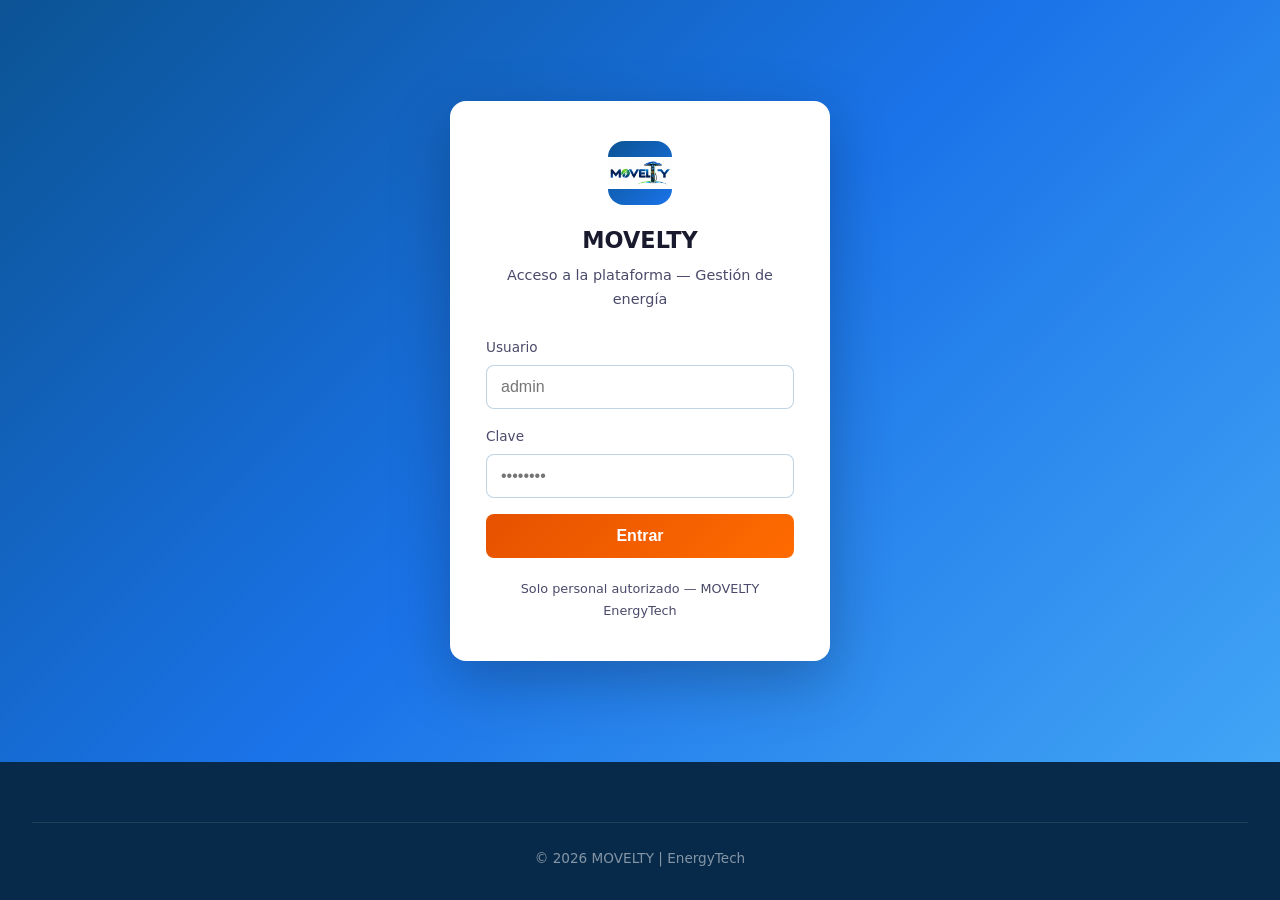
==== commit 6fe434f6: "Integrar logotipo Movelty (nav + footer + login) en todo el sitio; CSS para logo-img" ====
--- a/website/index.html
+++ b/website/index.html
@@ -12,8 +12,7 @@
     <nav class="navbar">
         <div class="navbar-inner">
             <a href="index.html" class="logo">
-                <div class="logo-icon">P8</div>
-                <div class="logo-text">MOVE<span>LTY</span></div>
+                <img src="images/logotipo-movelty.png" alt="Movelty" class="logo-img">
             </a>
             <ul class="nav-links">
                 <li><a href="index.html" class="active">Inicio</a></li>
@@ -210,7 +209,7 @@
     <footer class="footer">
         <div class="footer-inner">
             <div class="footer-brand">
-                <div class="logo-text" style="font-size: 24px;">MOVE<span style="color: #E65100;">LTY</span></div>
+                <img src="images/logotipo-movelty.png" alt="Movelty" class="logo-img">
                 <p>Infraestructura energética inteligente para la movilidad del futuro. Diseñado y desarrollado en Medellín, Colombia.</p>
             </div>
             <div>
--- a/website/css/style.css
+++ b/website/css/style.css
@@ -65,6 +65,17 @@
     text-decoration: none;
 }
 
+.logo-img {
+    height: 44px;
+    width: auto;
+}
+
+.footer-brand .logo-img {
+    height: 46px;
+    width: auto;
+    margin-bottom: 16px;
+}
+
 .logo-icon {
     width: 42px;
     height: 42px;
